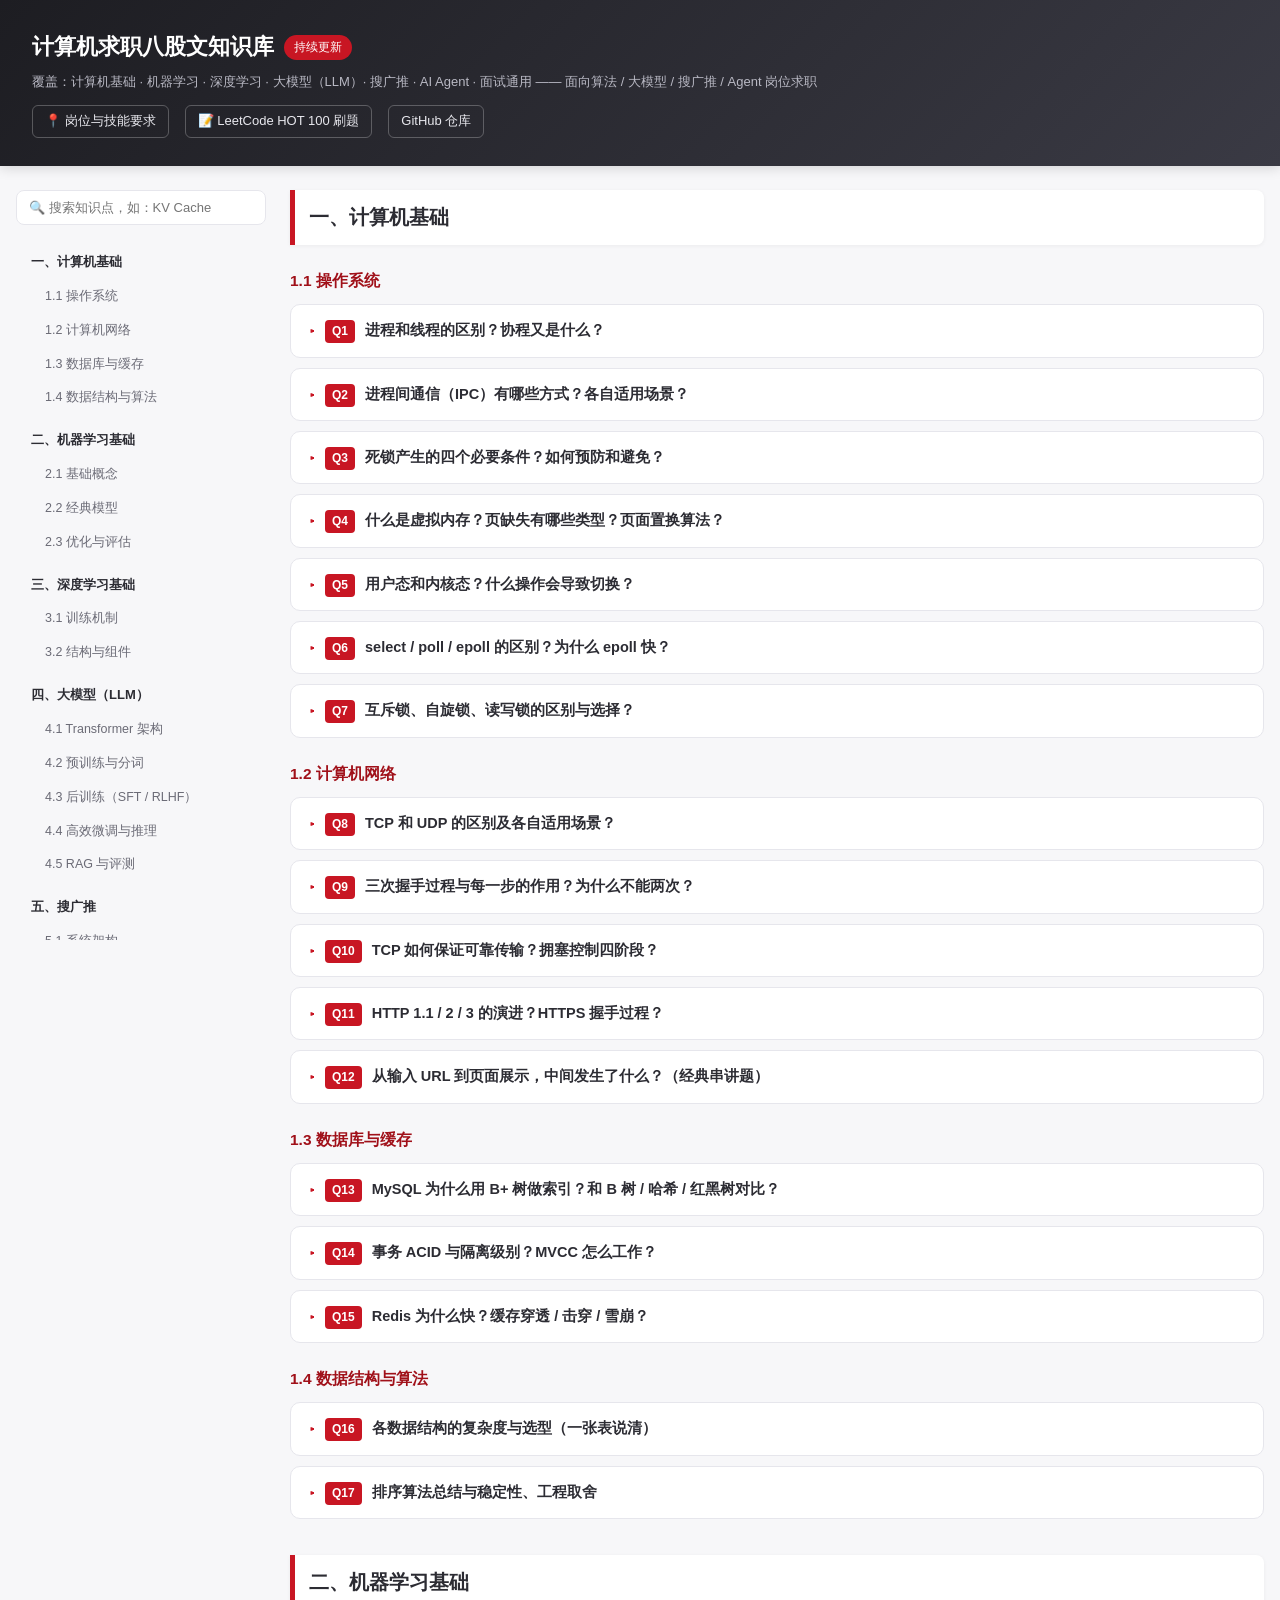
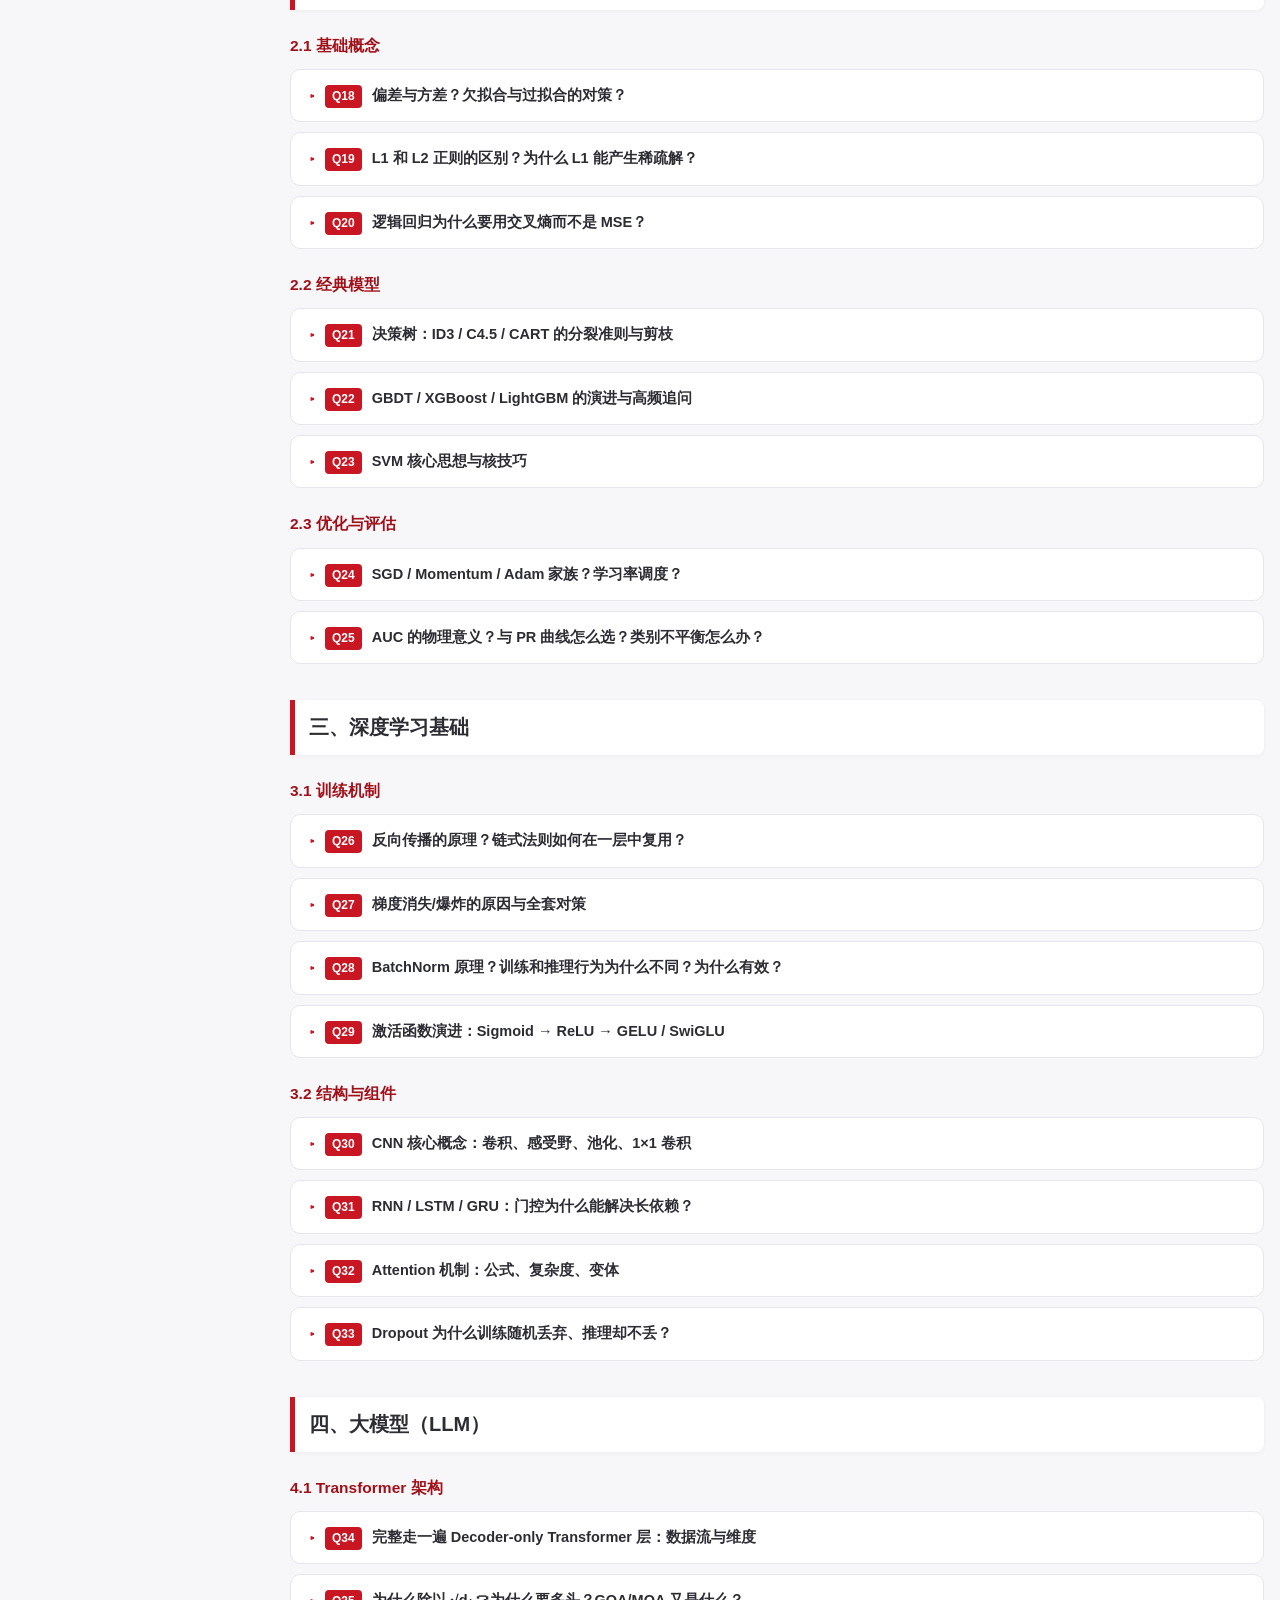
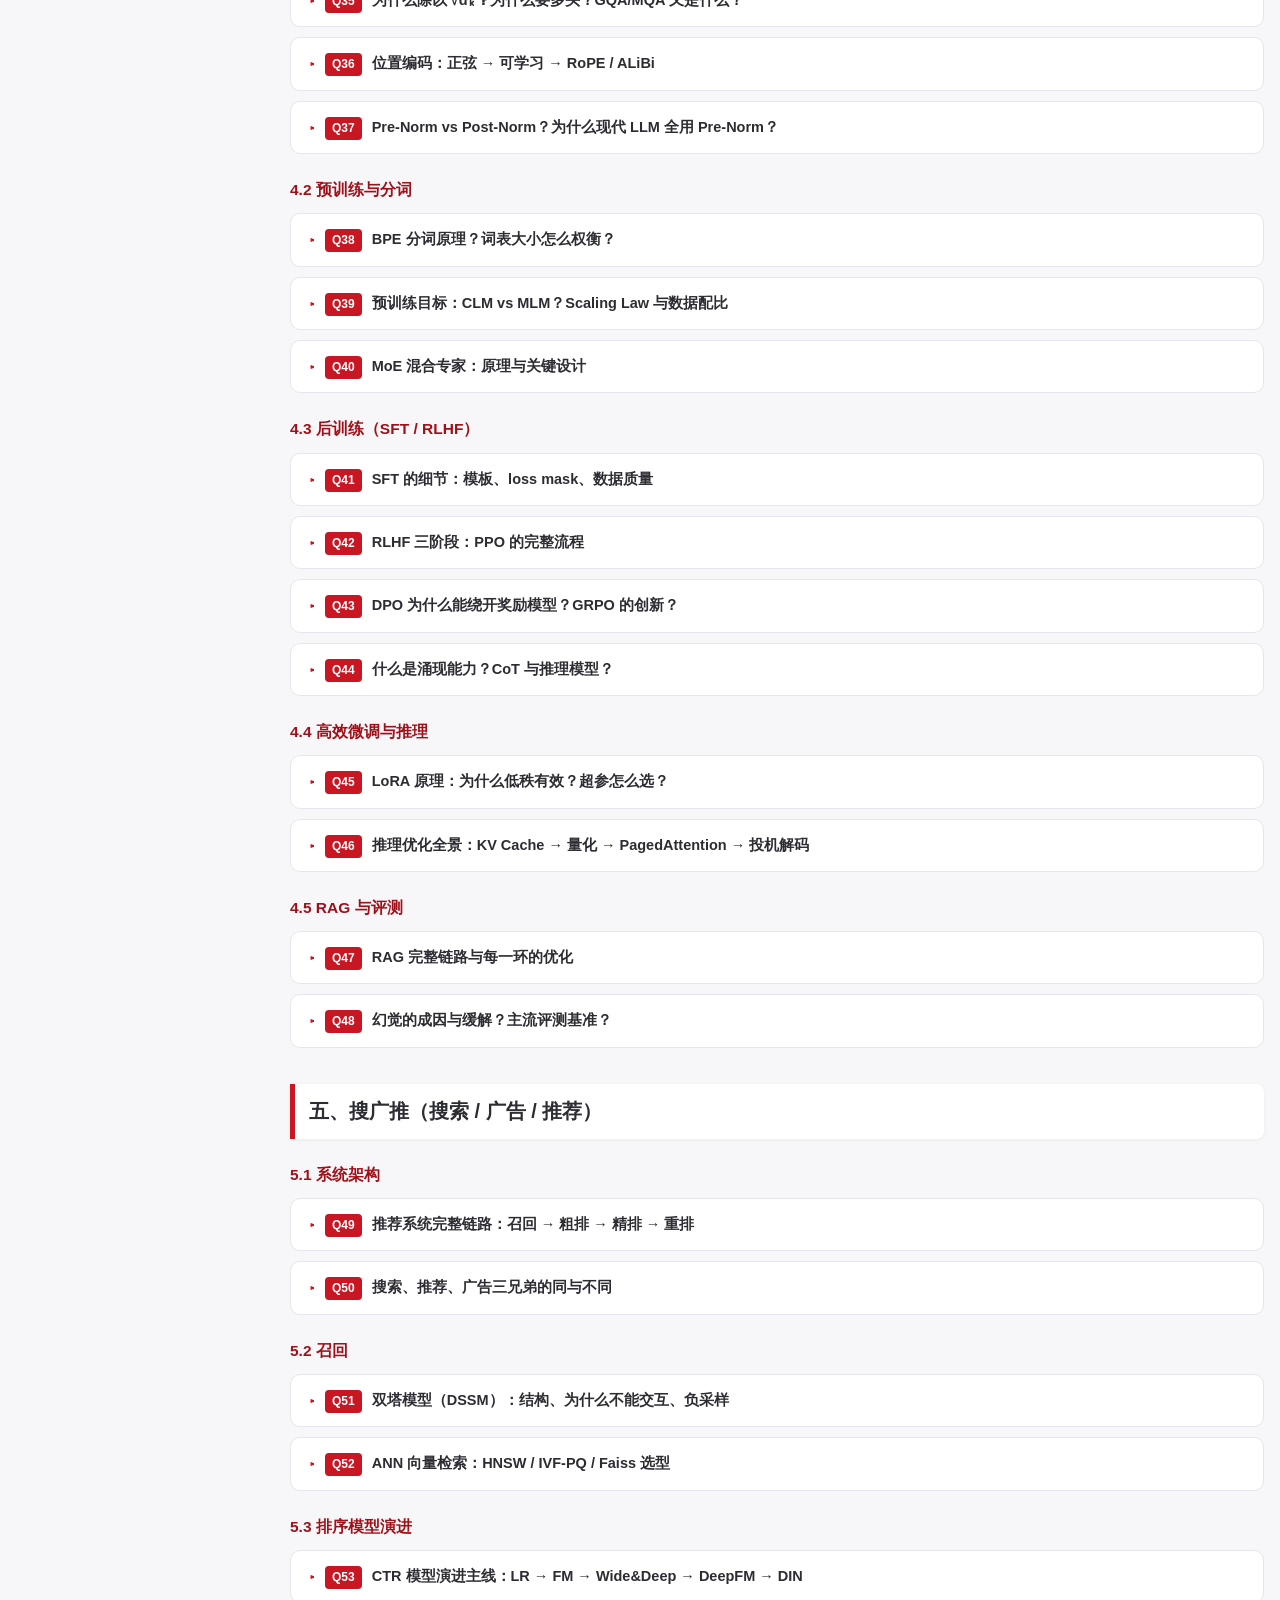
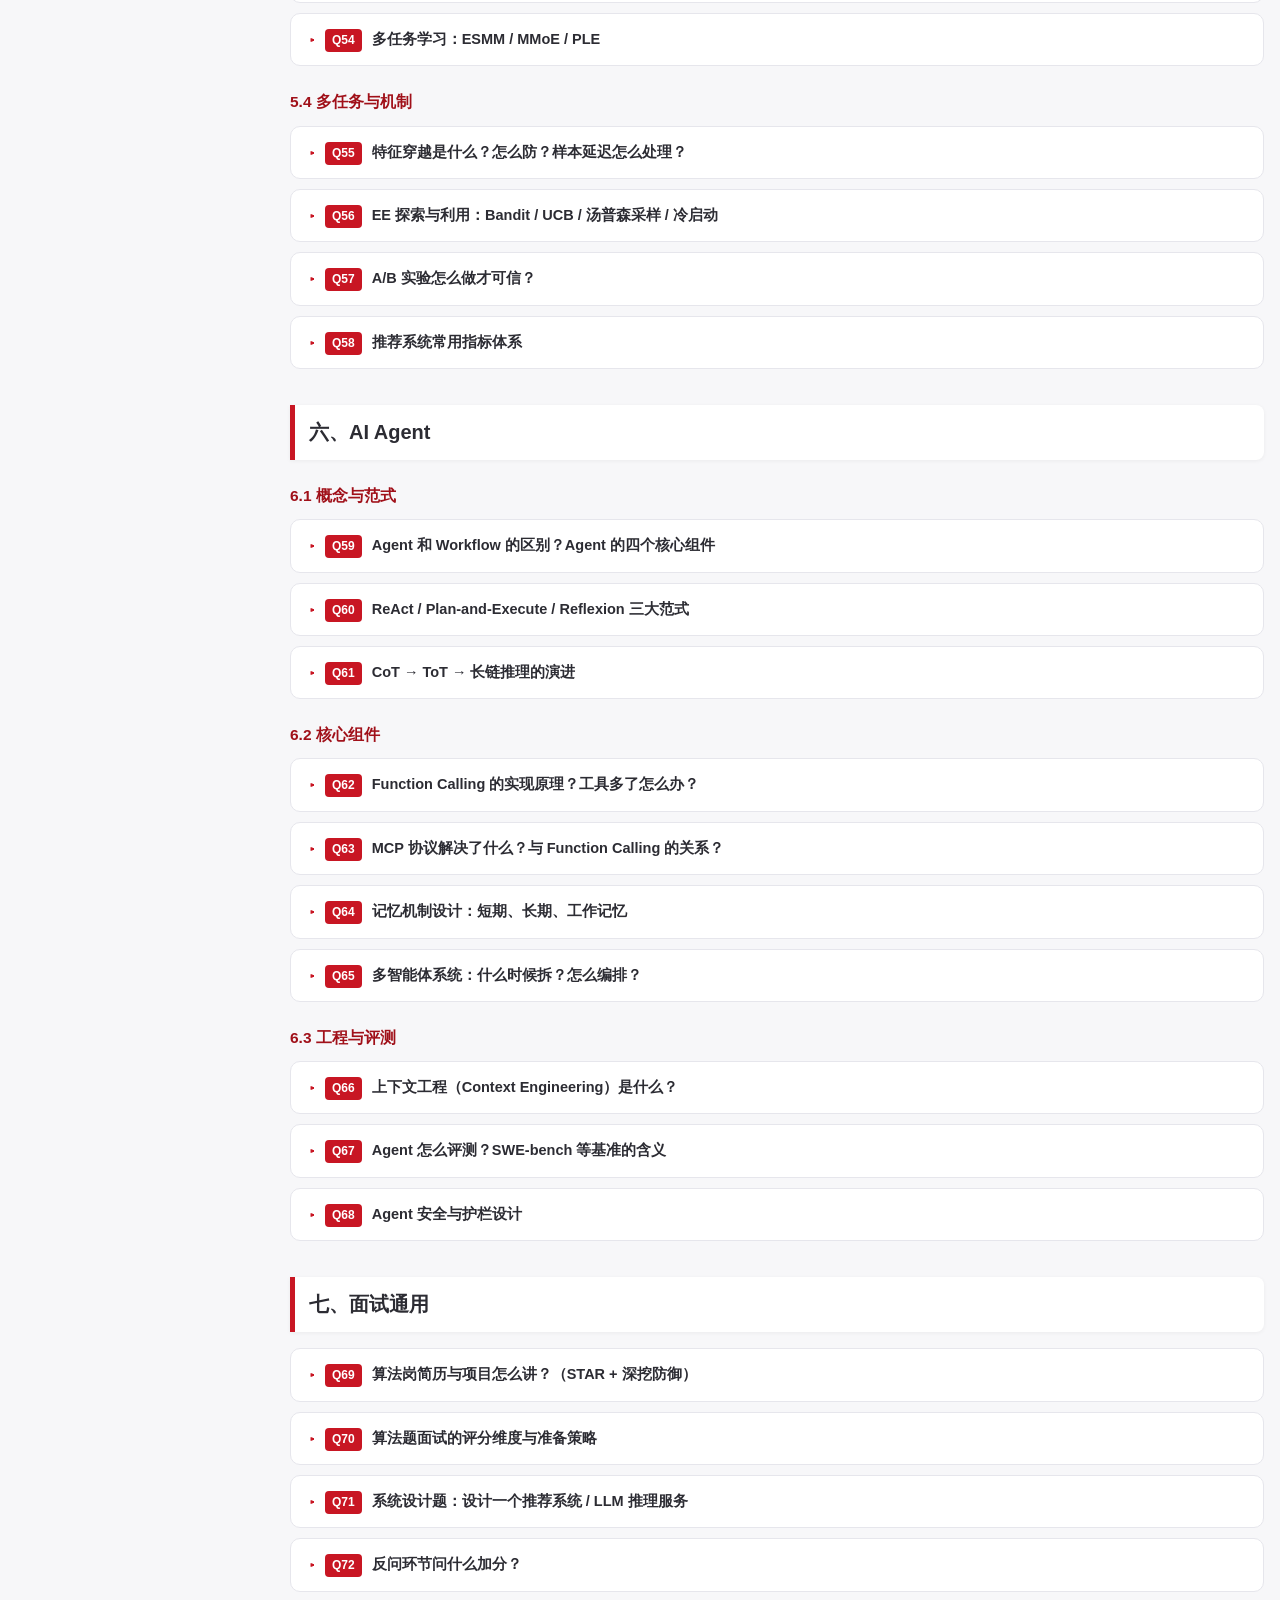
==== baguwen/index.html @ 65419e17 "add baguwen/index.html: CS interview knowledge base + jobs/skills navigation" ====
<!DOCTYPE html>
<html lang="zh-CN">
<head>
<meta charset="UTF-8">
<meta name="viewport" content="width=device-width, initial-scale=1.0">
<title>计算机求职八股文知识库</title>
<style>
:root {
  --accent: #C81623; --accent-dark: #A01019; --bg: #f7f7f9; --card: #fff;
  --text: #2c2c33; --muted: #6b6b76; --border: #e6e6ec; --code-bg: #f2f2f5;
}
* { margin: 0; padding: 0; box-sizing: border-box; }
body { font-family: -apple-system, "PingFang SC", "Microsoft YaHei", sans-serif; background: var(--bg); color: var(--text); line-height: 1.75; }
header { background: linear-gradient(135deg, #1d1d22 0%, #3a3a44 100%); color: #fff; padding: 28px 32px; position: sticky; top: 0; z-index: 100; box-shadow: 0 2px 12px rgba(0,0,0,.15); }
header h1 { font-size: 22px; display: flex; align-items: center; gap: 10px; flex-wrap: wrap; }
header h1 .tag { font-size: 12px; background: var(--accent); padding: 2px 10px; border-radius: 999px; font-weight: normal; }
header .sub { font-size: 13px; color: #b9b9c4; margin-top: 4px; }
header nav { margin-top: 12px; display: flex; gap: 16px; flex-wrap: wrap; }
header nav a { color: #e8e8ee; font-size: 13px; text-decoration: none; padding: 4px 12px; border: 1px solid rgba(255,255,255,.25); border-radius: 6px; transition: all .2s; }
header nav a:hover { background: var(--accent); border-color: var(--accent); }
.layout { display: flex; max-width: 1400px; margin: 0 auto; gap: 24px; padding: 24px 16px; }
aside { width: 250px; flex-shrink: 0; position: sticky; top: 130px; align-self: flex-start; max-height: calc(100vh - 150px); overflow-y: auto; }
aside .search { width: 100%; padding: 9px 12px; border: 1.5px solid var(--border); border-radius: 8px; font-size: 13px; margin-bottom: 12px; outline: none; }
aside .search:focus { border-color: var(--accent); }
aside a { display: block; padding: 6px 12px; font-size: 13px; color: var(--muted); text-decoration: none; border-left: 3px solid transparent; border-radius: 0 6px 6px 0; }
aside a:hover { color: var(--accent); background: rgba(200,22,35,.05); }
aside a.lvl1 { font-weight: 600; color: var(--text); margin-top: 8px; }
aside a.lvl2 { padding-left: 26px; font-size: 12.5px; }
main { flex: 1; min-width: 0; }
section { margin-bottom: 36px; }
h2 { font-size: 20px; padding: 10px 0 10px 14px; border-left: 5px solid var(--accent); margin-bottom: 16px; background: var(--card); border-radius: 0 8px 8px 0; box-shadow: 0 1px 4px rgba(0,0,0,.05); }
h3 { font-size: 15.5px; color: var(--accent-dark); margin: 22px 0 10px; }
details { background: var(--card); border: 1px solid var(--border); border-radius: 10px; margin-bottom: 10px; overflow: hidden; transition: box-shadow .2s; }
details:hover { box-shadow: 0 2px 10px rgba(0,0,0,.06); }
details[open] { border-color: rgba(200,22,35,.35); }
summary { padding: 13px 18px; font-weight: 600; font-size: 14.5px; cursor: pointer; list-style: none; display: flex; align-items: baseline; gap: 10px; user-select: none; }
summary::-webkit-details-marker { display: none; }
summary::before { content: "▸"; color: var(--accent); font-size: 12px; transition: transform .2s; flex-shrink: 0; }
details[open] summary::before { transform: rotate(90deg); }
summary .qno { font-size: 12px; color: #fff; background: var(--accent); border-radius: 4px; padding: 1px 7px; flex-shrink: 0; }
.ans { padding: 4px 20px 16px; font-size: 14px; color: #3a3a44; }
.ans p { margin: 8px 0; }
.ans ul, .ans ol { padding-left: 22px; margin: 8px 0; }
.ans li { margin: 4px 0; }
.ans b, .ans strong { color: #1d1d22; }
.ans code { background: var(--code-bg); padding: 1px 6px; border-radius: 4px; font-size: 13px; font-family: "JetBrains Mono", Consolas, monospace; color: var(--accent-dark); }
.ans pre { background: #24242e; color: #e8e8ee; padding: 14px 16px; border-radius: 8px; overflow-x: auto; font-size: 13px; line-height: 1.6; margin: 10px 0; }
.ans pre code { background: none; color: inherit; padding: 0; }
.ans table { width: 100%; border-collapse: collapse; margin: 10px 0; font-size: 13px; }
.ans th, .ans td { border: 1px solid var(--border); padding: 7px 10px; text-align: left; }
.ans th { background: var(--code-bg); font-weight: 600; }
.key { color: var(--accent); font-weight: 600; }
.hidden { display: none; }
#noResult { text-align: center; color: var(--muted); padding: 40px; display: none; }
#backTop { position: fixed; right: 24px; bottom: 30px; width: 42px; height: 42px; border-radius: 50%; background: var(--accent); color: #fff; border: none; font-size: 18px; cursor: pointer; box-shadow: 0 4px 12px rgba(200,22,35,.4); opacity: 0; transition: opacity .3s; pointer-events: none; z-index: 99; }
#backTop.show { opacity: 1; pointer-events: auto; }
@media (max-width: 900px) { aside { display: none; } .layout { padding: 12px; } }
</style>
</head>
<body>
<header>
  <h1>计算机求职八股文知识库 <span class="tag">持续更新</span></h1>
  <div class="sub">覆盖：计算机基础 · 机器学习 · 深度学习 · 大模型（LLM）· 搜广推 · AI Agent · 面试通用 —— 面向算法 / 大模型 / 搜广推 / Agent 岗位求职</div>
  <nav>
    <a href="jobs.html">📍 岗位与技能要求</a>
    <a href="../index.html">📝 LeetCode HOT 100 刷题</a>
    <a href="https://github.com/YandL6/project" target="_blank">GitHub 仓库</a>
  </nav>
</header>
<div class="layout">
<aside>
  <input class="search" id="searchBox" type="text" placeholder="🔍 搜索知识点，如：KV Cache">
  <nav id="sideNav">
    <a class="lvl1" href="#sec1">一、计算机基础</a>
    <a class="lvl2" href="#sec1-1">1.1 操作系统</a>
    <a class="lvl2" href="#sec1-2">1.2 计算机网络</a>
    <a class="lvl2" href="#sec1-3">1.3 数据库与缓存</a>
    <a class="lvl2" href="#sec1-4">1.4 数据结构与算法</a>
    <a class="lvl1" href="#sec2">二、机器学习基础</a>
    <a class="lvl2" href="#sec2-1">2.1 基础概念</a>
    <a class="lvl2" href="#sec2-2">2.2 经典模型</a>
    <a class="lvl2" href="#sec2-3">2.3 优化与评估</a>
    <a class="lvl1" href="#sec3">三、深度学习基础</a>
    <a class="lvl2" href="#sec3-1">3.1 训练机制</a>
    <a class="lvl2" href="#sec3-2">3.2 结构与组件</a>
    <a class="lvl1" href="#sec4">四、大模型（LLM）</a>
    <a class="lvl2" href="#sec4-1">4.1 Transformer 架构</a>
    <a class="lvl2" href="#sec4-2">4.2 预训练与分词</a>
    <a class="lvl2" href="#sec4-3">4.3 后训练（SFT / RLHF）</a>
    <a class="lvl2" href="#sec4-4">4.4 高效微调与推理</a>
    <a class="lvl2" href="#sec4-5">4.5 RAG 与评测</a>
    <a class="lvl1" href="#sec5">五、搜广推</a>
    <a class="lvl2" href="#sec5-1">5.1 系统架构</a>
    <a class="lvl2" href="#sec5-2">5.2 召回</a>
    <a class="lvl2" href="#sec5-3">5.3 排序模型演进</a>
    <a class="lvl2" href="#sec5-4">5.4 多任务与机制</a>
    <a class="lvl1" href="#sec6">六、AI Agent</a>
    <a class="lvl2" href="#sec6-1">6.1 概念与范式</a>
    <a class="lvl2" href="#sec6-2">6.2 核心组件</a>
    <a class="lvl2" href="#sec6-3">6.3 工程与评测</a>
    <a class="lvl1" href="#sec7">七、面试通用</a>
  </nav>
</aside>
<main>
<div id="noResult">没有匹配的知识点，换个关键词试试</div>

<!-- ================= 一、计算机基础 ================= -->
<section id="sec1">
<h2>一、计算机基础</h2>

<h3 id="sec1-1">1.1 操作系统</h3>
<details><summary><span class="qno">Q1</span>进程和线程的区别？协程又是什么？</summary><div class="ans">
<p><b>进程</b>是资源分配的基本单位，拥有独立的虚拟地址空间、文件描述符表等；<b>线程</b>是 CPU 调度的基本单位，同进程内的线程共享地址空间和资源，只拥有自己的栈、寄存器和程序计数器。</p>
<ul>
<li><b>隔离性</b>：进程间隔离（一个进程崩溃不影响其他进程），线程间不隔离（一个线程段错误可能带崩整个进程）</li>
<li><b>切换开销</b>：进程切换需切换页表（TLB 失效）、换内核栈，开销大；线程切换只保存寄存器和栈指针，开销小得多</li>
<li><b>通信方式</b>：进程间需 IPC（管道/消息队列/共享内存/信号量/socket）；线程间直接读写共享变量 + 同步原语（锁/条件变量）</li>
<li><b>协程</b>：用户态的轻量"线程"，切换不陷入内核（无需系统调用），由程序自己调度（如 Go 的 goroutine、Python 的 asyncio）。代价是协程内不能有阻塞调用，否则会卡住整个线程</li>
</ul>
<p><b>追问高频</b>：为什么有了多线程还要多进程？——隔离与安全（如 Chrome 每个标签页一个进程）；Python GIL 导致多线程无法并行 CPU 密集任务，要用多进程或协程。</p>
</div></details>

<details><summary><span class="qno">Q2</span>进程间通信（IPC）有哪些方式？各自适用场景？</summary><div class="ans">
<ul>
<li><b>管道（pipe）</b>：半双工，单向字节流，父子进程间用；命名管道（FIFO）允许无亲缘关系进程</li>
<li><b>消息队列</b>：内核中的消息链表，按类型收发，有格式边界，独立于收发进程生命周期</li>
<li><b>共享内存</b>：两进程映射同一块物理内存，<span class="key">最快</span>的 IPC（零拷贝），但必须配信号量等同步机制防止竞争。大数据量传输首选</li>
<li><b>信号量</b>：主要用于同步（P/V 操作），而非传数据</li>
<li><b>信号（signal）</b>：异步通知机制，如 SIGKILL、SIGSEGV</li>
<li><b>Socket</b>：唯一可跨主机的 IPC，本地可用 Unix Domain Socket（比 TCP socket 快，不走网络协议栈）</li>
</ul>
<p><b>面试要点</b>：共享内存为什么快——数据不需要在内核态和用户态之间来回复制，一次映射后直接读写；管道则每次 write/read 都要陷入内核并拷贝两次。</p>
</div></details>

<details><summary><span class="qno">Q3</span>死锁产生的四个必要条件？如何预防和避免？</summary><div class="ans">
<p><b>四个必要条件</b>（缺一不可，打破任一即可破死锁）：</p>
<ol>
<li><b>互斥</b>：资源一次只能被一个进程持有</li>
<li><b>持有并等待</b>：进程持有资源的同时等待别的资源</li>
<li><b>不可剥夺</b>：资源不能被强行抢走</li>
<li><b>循环等待</b>：进程间形成环形等待链</li>
</ol>
<p><b>预防</b>：一次性申请所有资源（破坏 2）；资源可抢占（破坏 3）；按全局顺序加锁（破坏 4，工程上最常用，如规定所有锁按 id 升序获取）。</p>
<p><b>避免</b>：银行家算法——分配前判断系统是否仍处于安全状态。工程上更常见的是<b>检测+恢复</b>：超时放弃锁、死锁检测线程杀掉牺牲者。</p>
<p>实际写代码层面：std::lock(mtx1, mtx2) 一次性锁多个锁避免顺序死锁；try_lock + 退避重试。</p>
</div></details>

<details><summary><span class="qno">Q4</span>什么是虚拟内存？页缺失有哪些类型？页面置换算法？</summary><div class="ans">
<p><b>虚拟内存</b>：给每个进程一个独立、连续的假象地址空间，通过页表映射到物理内存/磁盘。作用：进程隔离、按需分配（程序可以大于物理内存）、简化内存管理。</p>
<ul>
<li><b>页缺失类型</b>：① 硬缺页（页在磁盘，需 IO，代价 ~ms 级）② 软缺页（页在内存但没建立映射，如写时复制 COW 触发）③ 无效缺页（非法访问 → 段错误）</li>
<li><b>写时复制（COW）</b>：fork 后父子共享物理页，标记只读，谁写谁触发缺页再复制——fork 快的原因</li>
<li><b>置换算法</b>：FIFO（可能 Belady 异常）、LRU（近似实现：时钟/二次机会算法，硬件只给访问位）、LFU、OPT（理论最优，不可实现，用于对比）</li>
</ul>
<p><b>延伸</b>：TLB 是页表的 cache；多级页表解决页表本身太大的问题；大页（HugePage）减少 TLB miss——推理服务部署常用 2MB 大页提升性能。</p>
</div></details>

<details><summary><span class="qno">Q5</span>用户态和内核态？什么操作会导致切换？</summary><div class="ans">
<p><b>用户态</b>：只能访问受限指令和自己的地址空间；<b>内核态</b>：可执行特权指令、访问所有硬件。切换由<b>系统调用、中断、异常</b>触发。</p>
<p>切换成本高：保存/恢复寄存器、切换内核栈、页表隔离（KPTI）下还要切 CR3，一次系统调用约 1~几 μs。<b>这就是零拷贝、epoll、io_uring 等优化的动机</b>——减少陷入内核的次数和数据在内核/用户态之间的拷贝次数。</p>
</div></details>

<details><summary><span class="qno">Q6</span>select / poll / epoll 的区别？为什么 epoll 快？</summary><div class="ans">
<p>三者都是 <b>IO 多路复用</b>：一个线程监听多个 fd 的就绪事件。</p>
<table>
<tr><th></th><th>select</th><th>poll</th><th>epoll</th></tr>
<tr><td>fd 上限</td><td>FD_SETSIZE=1024</td><td>无硬限制</td><td>无（受系统内存）</td></tr>
<tr><td>fd 传递</td><td>每次调用全量拷贝进内核</td><td>同左</td><td>注册一次（epoll_ctl），事件发生时内核回调挂入就绪链表</td></tr>
<tr><td>就绪查找</td><td>O(n) 线性扫描</td><td>O(n)</td><td>O(1) 直接取就绪链表（epoll_wait）</td></tr>
<tr><td>触发模式</td><td>LT</td><td>LT</td><td>LT / <b>ET</b>（边缘触发，需非阻塞 fd + 一次读干净）</td></tr>
</table>
<p><b>epoll 快的本质</b>：把"每次注册+全量扫描"变成"注册一次 + 事件驱动回调"，活跃 fd 多时优势缩小，活跃 fd 少而监听 fd 多时（典型：长连接网关）优势巨大。</p>
<p><b>追问</b>：ET 和 LT 的区别？ET 只在状态变化时通知一次，必须一次性读完（循环 read 直到 EAGAIN），否则剩余数据不再通知；LT 只要缓冲区有数据就持续通知，编程简单但可能重复唤醒。</p>
</div></details>

<details><summary><span class="qno">Q7</span>互斥锁、自旋锁、读写锁的区别与选择？</summary><div class="ans">
<ul>
<li><b>互斥锁（mutex）</b>：拿不到就睡眠，让出 CPU。临界区较长、持锁时间不确定时用，上下文切换成本 ~μs</li>
<li><b>自旋锁（spinlock）</b>：拿不到就忙等（循环 CAS）。临界区极短（几十 ns 级）时反而省了睡眠/唤醒两次切换；内核/中断上下文只能用它（不能睡眠）</li>
<li><b>读写锁</b>：读共享、写独占。读多写少场景提升并发；注意写者可能饿死（需写优先版本）</li>
<li><b>RCU</b>：读端几乎零开销（不加锁），写端复制后原子切换指针、延迟释放旧版本——适合读极多写极少的数据结构</li>
</ul>
<p><b>经验法则</b>：持锁 &lt; 两次上下文切换的成本（约 1~2μs）→ 自旋更划算；否则睡眠锁。CAS 无锁结构适合极短操作但要注意 ABA 问题。</p>
</div></details>

<h3 id="sec1-2">1.2 计算机网络</h3>
<details><summary><span class="qno">Q8</span>TCP 和 UDP 的区别及各自适用场景？</summary><div class="ans">
<p><b>TCP</b>：面向连接、可靠传输（确认+重传+排序）、流量控制（滑动窗口）/ 拥塞控制、字节流（无消息边界）、点对点。头部 20B+。</p>
<p><b>UDP</b>：无连接、尽力而为、数据报（有边界）、支持一对多广播/组播。头部 8B，开销小延迟低。</p>
<ul>
<li>TCP 适用：HTTP/文件传输/数据库连接——不能丢的场景</li>
<li>UDP 适用：音视频（丢几帧无妨，延迟敏感）、DNS 查询、游戏、QUIC（在 UDP 上自己实现了可靠传输，绕开 TCP 内核栈的历史包袱 + 支持连接迁移）</li>
</ul>
<p><b>追问</b>：视频会议为什么不用 TCP？——TCP 队头阻塞 + 重传放大延迟，实时性优先于完整性，宁可丢帧；且弱网下 TCP 拥塞控制会主动降速，画质雪崩。</p>
</div></details>

<details><summary><span class="qno">Q9</span>三次握手过程与每一步的作用？为什么不能两次？</summary><div class="ans">
<pre><code>Client            Server
  | ---- SYN (seq=x) ----> |   ①客户端进入 SYN_SENT
  | <-- SYN+ACK (seq=y, --> |   ②服务器进入 SYN_RCVD
  |        ack=x+1)        |
  | ---- ACK (ack=y+1) --> |   ③双方 ESTABLISHED</code></pre>
<p><b>为什么三次</b>：核心是<b>双方都要确认"我的发送和接收能力都正常"</b>。两次握手时，服务端无法确认自己发出的 SYN 被收到；且历史重复的 SYN（旧连接的迟到报文）会让服务端单方面建立连接、白耗资源——经典"陈旧连接请求"问题。</p>
<p><b>四次挥手中 TIME_WAIT 为什么等 2MSL</b>：① 确保最后一个 ACK 能到达对方（丢了对方会重传 FIN，我还能再回 ACK）；② 让本连接的旧报文在网络中自然消亡，避免污染新连接。TIME_WAIT 在主动关闭方，持续 1~4 分钟，高并发短连接服务器的经典问题（解法：长连接复用、tcp_tw_reuse、负载均衡）。</p>
</div></details>

<details><summary><span class="qno">Q10</span>TCP 如何保证可靠传输？拥塞控制四阶段？</summary><div class="ans">
<p><b>可靠性机制</b>：序列号 + 确认应答（累计 ACK）、超时重传（RTO 自适应）、快速重传（3 个冗余 ACK）、滑动窗口流量控制（接收方通告 rwnd）、校验和、按序交付去重。</p>
<p><b>拥塞控制</b>（针对网络，区别于流量控制针对接收方）：</p>
<ol>
<li><b>慢启动</b>：cwnd 从 1 MSS 起，每 RTT 翻倍（指数增长）到 ssthresh</li>
<li><b>拥塞避免</b>：超过 ssthresh 后每 RTT +1 MSS（线性，AIMD）</li>
<li><b>拥塞发生</b>：超时 → ssthresh = cwnd/2，cwnd 重置为 1，重新慢启动（剧烈）；3 个冗余 ACK → 快速恢复：cwnd 减半后线性增长（温和）</li>
<li><b>快速恢复</b>：配合快速重传的过渡状态</li>
</ol>
<p>现代默认 <b>CUBIC</b>（Linux），Google 的 <b>BBR</b> 改为主动测量带宽和 RTT、不依赖丢包信号，长肥管道（高带宽高延迟）下吞吐显著更好——大模型推理服务的流式输出也受益于此。</p>
</div></details>

<details><summary><span class="qno">Q11</span>HTTP 1.1 / 2 / 3 的演进？HTTPS 握手过程？</summary><div class="ans">
<ul>
<li><b>HTTP/1.1</b>：长连接（keep-alive）、管道化（但队头阻塞）、Host 头支持虚拟主机、Chunked 分块传输</li>
<li><b>HTTP/2</b>：二进制分帧、多路复用（一个 TCP 连接上并发多个流，解决 HTTP 层队头阻塞，但 TCP 层丢包仍会阻塞所有流）、头部压缩 HPACK、服务器推送</li>
<li><b>HTTP/3</b>：底层换成 <b>QUIC（UDP）</b>——流之间真正独立（丢包只影响所在流）、0-RTT 建连、连接迁移（用 Connection ID 而非四元组，WiFi 切 4G 不断连）</li>
</ul>
<p><b>HTTPS（TLS 1.2 RSA 握手）要点</b>：① ClientHello（支持的密码套件、随机数）② ServerHello + <b>证书</b>（含公钥）③ 客户端验证证书链（CA 签名、域名、有效期）→ 生成预主密钥用服务器公钥加密发送 ④ 双方基于三个随机数派生会话密钥 ⑤ 之后对称加密通信。<b>非对称只用于交换密钥，数据传输用对称</b>（性能）。TLS 1.3 握手减为 1-RTT，且删掉了不安全套件。</p>
</div></details>

<details><summary><span class="qno">Q12</span>从输入 URL 到页面展示，中间发生了什么？（经典串讲题）</summary><div class="ans">
<ol>
<li><b>DNS 解析</b>：浏览器缓存 → 系统缓存 hosts → 本地 DNS（递归）→ 根/顶级/权威（迭代），拿到 IP</li>
<li><b>TCP 三次握手</b>（HTTPS 再加 TLS 握手）</li>
<li><b>发送 HTTP 请求</b>：应用层构造请求 → 传输层分段 → 网络层 IP 路由（ARP 找下一跳 MAC）→ 链路层帧 → 经过 NAT、路由器转发</li>
<li><b>服务器侧</b>：负载均衡（LVS/Nginx）→ 应用服务器（可能查 Redis 缓存、读数据库、RPC 调下游）→ 返回响应</li>
<li><b>浏览器渲染</b>：解析 HTML 建 DOM 树、CSS 建 CSSOM、合成渲染树 → 布局（reflow）→ 绘制（repaint）→ 合成层上屏；期间 JS 可能阻塞解析（defer/async）</li>
<li><b>连接复用或关闭</b>（keep-alive / 四次挥手）</li>
</ol>
<p>这题是"知识串联题"：面试官可以任意一层往下钻（DNS 用 UDP 还是 TCP？ARP 是什么？为什么 reflow 比 repaint 贵？），每一环都要能展开。</p>
</div></details>

<h3 id="sec1-3">1.3 数据库与缓存</h3>
<details><summary><span class="qno">Q13</span>MySQL 为什么用 B+ 树做索引？和 B 树 / 哈希 / 红黑树对比？</summary><div class="ans">
<ul>
<li><b>vs B 树</b>：B+ 树非叶子节点不存数据只存键 → 单页能放更多键 → 树更矮（3~4 层支撑千万级数据）→ 磁盘 IO 次数更少；叶子节点用链表串联 → 范围查询/排序顺着链表扫即可，B 树要中序回溯</li>
<li><b>vs 哈希</b>：哈希等值查询 O(1) 但不支持范围查询和排序，无法用最左前缀；Memory 引擎支持哈希索引</li>
<li><b>vs 红黑树/AVL</b>：二叉树太高（log₂(10⁷)≈23 次节点访问 ≈ 23 次磁盘 IO），B+ 树一个节点一页（16KB），一次 IO 拿一整页</li>
</ul>
<p><b>聚簇 vs 二级索引</b>：聚簇索引叶子存整行数据（InnoDB 主键即聚簇）；二级索引叶子存主键值 → 查非索引列需<b>回表</b>；覆盖索引（查询列都在索引里）可免回表——EXPLAIN 里 Extra 出现 Using index 即覆盖。</p>
<p><b>最左前缀原则</b>：联合索引 (a,b,c) 只能命中以 a 开头的查询；WHERE b=x 用不上该索引。索引列参与函数/隐式类型转换/前导 % LIKE 会导致索引失效。</p>
</div></details>

<details><summary><span class="qno">Q14</span>事务 ACID 与隔离级别？MVCC 怎么工作？</summary><div class="ans">
<p><b>ACID</b>：原子性（undo log 回滚）、一致性（目的）、隔离性（锁+MVCC）、持久性（redo log）。</p>
<p><b>并发问题与隔离级别</b>：</p>
<table>
<tr><th>隔离级别</th><th>脏读</th><th>不可重复读</th><th>幻读</th></tr>
<tr><td>读未提交 RU</td><td>✔会发生</td><td>✔</td><td>✔</td></tr>
<tr><td>读已提交 RC</td><td>✘</td><td>✔</td><td>✔</td></tr>
<tr><td>可重复读 RR（InnoDB 默认）</td><td>✘</td><td>✘</td><td>基本避免（间隙锁）</td></tr>
<tr><td>串行化</td><td>✘</td><td>✘</td><td>✘</td></tr>
</table>
<p><b>MVCC</b>：每行隐藏字段 <code>trx_id</code>（最后修改事务）+ <code>roll_pointer</code>（指向 undo log 旧版本，构成版本链）。读时生成 <b>ReadView</b>（活跃事务列表），判断版本链上哪个版本对自己可见：RC 每次查询生成新 ReadView（所以能看到别人已提交的最新数据），RR 只在第一次查询生成（所以可重复读）。<b>普通 select 是快照读不加锁，update/insert/delete 是当前读</b>，当前读用行锁+间隙锁（Next-Key Lock）防幻读。</p>
</div></details>

<details><summary><span class="qno">Q15</span>Redis 为什么快？缓存穿透 / 击穿 / 雪崩？</summary><div class="ans">
<p><b>快的原因</b>：纯内存 + 单线程命令执行（无锁无上下文切换，IO 多路复用 epoll 串行处理）+ 高效数据结构（SDS 动态字符串、跳表 zset、压缩列表 listpack、渐进式 rehash 的字典）。6.0 引入多线程只用于网络 IO 读写，命令执行仍是单线程。</p>
<ul>
<li><b>穿透</b>（查不存在的 key 打到 DB）：布隆过滤器前置拦截 / 缓存空值（短 TTL）</li>
<li><b>击穿</b>（热 key 过期瞬间大量请求压 DB）：互斥锁重建（只放一个线程回源）/ 热点 key 永不过期+异步更新</li>
<li><b>雪崩</b>（大量 key 同时过期或 Redis 宕机）：TTL 加随机抖动 / 多级缓存 / 集群高可用 / 限流降级兜底</li>
</ul>
<p><b>追问</b>：缓存一致性怎么保证？——主流方案 Cache Aside（读：先读缓存 miss 再读 DB 回填；写：<b>先更新 DB 再删缓存</b>），配合延迟双删或订阅 binlog（Canal）异步删缓存，追求最终一致。</p>
</div></details>

<h3 id="sec1-4">1.4 数据结构与算法</h3>
<details><summary><span class="qno">Q16</span>各数据结构的复杂度与选型（一张表说清）</summary><div class="ans">
<table>
<tr><th>结构</th><th>查找</th><th>插入/删除</th><th>备注</th></tr>
<tr><td>数组（有序）</td><td>O(log n) 二分</td><td>O(n) 移位</td><td>缓存友好，随机访问 O(1)</td></tr>
<tr><td>链表</td><td>O(n)</td><td>O(1)（已知位置）</td><td>list 迭代器 splice/erase 不失效（LRU 基础）</td></tr>
<tr><td>哈希表</td><td>均摊 O(1)</td><td>均摊 O(1)</td><td>无序；冲突处理链地址/开放寻址；最坏 O(n)</td></tr>
<tr><td>二叉搜索树（平衡）</td><td>O(log n)</td><td>O(log n)</td><td>有序遍历、范围查询；红黑树实现简单，AVL 查询更快</td></tr>
<tr><td>堆</td><td>堆顶 O(1)</td><td>O(log n)</td><td>Top-K、优先队列、堆排序；建堆 O(n)</td></tr>
<tr><td>跳表</td><td>O(log n)</td><td>O(log n)</td><td>Redis zset；范围查询天然支持，实现比红黑树简单</td></tr>
<tr><td>Trie</td><td>O(L)</td><td>O(L)</td><td>前缀匹配、敏感词、自动补全</td></tr>
</table>
<p><b>哈希冲突解决</b>：链地址法（删除方便、装填因子可 &gt;1）vs 开放寻址（线性探测有聚集问题、缓存更友好；布隆过滤器是它的近似应用）。</p>
<p><b>堆必背</b>：① 建堆 O(n)（自底向上下沉，不是逐个插入的 O(n log n)）② Top-K 用 K 容量小顶堆（求第 K 大）③ 堆只保证堆顶最值，不保证整体有序。</p>
</div></details>

<details><summary><span class="qno">Q17</span>排序算法总结与稳定性、工程取舍</summary><div class="ans">
<table>
<tr><th>算法</th><th>平均</th><th>最坏</th><th>空间</th><th>稳定</th></tr>
<tr><td>快排</td><td>O(n log n)</td><td>O(n²)（已有序+固定pivot）</td><td>O(log n)</td><td>不稳定</td></tr>
<tr><td>归并</td><td>O(n log n)</td><td>O(n log n)</td><td>O(n)</td><td>稳定</td></tr>
<tr><td>堆排</td><td>O(n log n)</td><td>O(n log n)</td><td>O(1)</td><td>不稳定</td></tr>
<tr><td>快排非递归/随机化</td><td>期望 O(n log n)</td><td>随机化后最坏概率极低</td><td>—</td><td>—</td></tr>
</table>
<ul>
<li><b>快排为什么实践中最快</b>：内循环紧凑（比较+交换）、缓存局部性好、分区后数据连续</li>
<li><b>为什么 std::sort 是 introsort</b>：快排 + 递归过深切堆排 +小区间切插入排序，兼顾最坏 O(n log n) 与实际速度</li>
<li><b>稳定性</b>的意义：多关键字排序（先按 A 稳定排序再按 B）依赖前一关键字次序不被破坏；如成绩排序后按班级再排</li>
<li><b>外部排序</b>：大文件归并（多路归并 + 败者树 + 置换选择造初始归并段）</li>
<li><b>非比较排序</b>：计数/基数/桶排序，O(n+k)，突破比较排序 O(n log n) 下界，但有数据范围假设</li>
</ul>
</div></details>
</section>

<!-- ================= 二、机器学习基础 ================= -->
<section id="sec2">
<h2>二、机器学习基础</h2>

<h3 id="sec2-1">2.1 基础概念</h3>
<details><summary><span class="qno">Q18</span>偏差与方差？欠拟合与过拟合的对策？</summary><div class="ans">
<p><b>偏差</b>：模型假设太简单导致的系统性误差（打靶整体偏移靶心）；<b>方差</b>：模型对训练数据扰动太敏感（换一批数据模型大变）。模型复杂度 ↑ → 偏差 ↓ 方差 ↑，总误差呈 U 型。<b>噪声</b>是数据本身的不可约误差。</p>
<ul>
<li><b>欠拟合（高偏差）对策</b>：加特征、加模型复杂度（升阶/加深）、减小正则、训练更久</li>
<li><b>过拟合（高方差）对策</b>：① 更多数据 / 数据增强 ② 正则化（L1/L2/dropout）③ 早停 ④ 降复杂度（剪枝/减层）⑤ 集成（bagging 降方差）⑥ 交叉验证选模型</li>
</ul>
<p><b>K 折交叉验证</b>：K-1 份训练 1 份验证轮转，K 次均值更稳；数据少时用留一法（LOOCV）；类别不平衡要<b>分层抽样</b>保持每折分布一致。<b>注意数据泄漏</b>：归一化统计量、特征选择都必须只在训练折上算。</p>
</div></details>

<details><summary><span class="qno">Q19</span>L1 和 L2 正则的区别？为什么 L1 能产生稀疏解？</summary><div class="ans">
<p><b>L1（|w|₁，拉普拉斯先验）</b>倾向于把不重要的权重压成精确的 0 → 特征选择；<b>L2（|w|²₂，高斯先验）</b>让权重整体变小但不为 0 → 缓解共线性、更平滑。</p>
<p><b>几何解释</b>：L1 约束区域是菱形，其尖角（顶点在坐标轴上）更容易与损失等高线相切 → 切点落在坐标轴上 → 某些权重恰好为 0；L2 是圆，光滑无角，切点一般不在轴上。</p>
<p><b>求导视角</b>：L1 的梯度是 ±λ（常数拉力），权重很小时也能被拉到 0；L2 梯度正比于 w（λw），w→0 时拉力也→0，永远拉不到精确 0。</p>
<p><b>注意</b>：λ 需要调（交叉验证）；先标准化特征再正则，否则尺度大的特征被不公平惩罚。</p>
</div></details>

<details><summary><span class="qno">Q20</span>逻辑回归为什么要用交叉熵而不是 MSE？</summary><div class="ans">
<p>两个原因：</p>
<ol>
<li><b>凸性</b>：交叉熵 + sigmoid 组合的损失关于参数是凸的（有全局最优）；MSE + sigmoid 是非凸的（存在局部极小）</li>
<li><b>梯度健康</b>：交叉熵的梯度为 <code>σ(z) − y</code>，预测错得越离谱梯度越大、修正越猛；MSE 的梯度带 σ'(z) 项，sigmoid 饱和区 σ'≈0 → 预测极端错误时梯度反而趋近 0，学习停滞</li>
</ol>
<p><b>追问链</b>：LR 为什么叫"回归"（本质是线性回归套 sigmoid 做概率映射）；LR 输出的是校准概率吗（是，若模型假设正确，Platt scaling 视角）；多分类用 softmax + 交叉熵，softmax 是 sigmoid 的多类推广。</p>
</div></details>

<h3 id="sec2-2">2.2 经典模型</h3>
<details><summary><span class="qno">Q21</span>决策树：ID3 / C4.5 / CART 的分裂准则与剪枝</summary><div class="ans">
<ul>
<li><b>ID3</b>：信息增益 = H(父) − H(子)。缺陷：偏好取值多的特征（极端例子：把"样本 ID"当特征增益最大）</li>
<li><b>C4.5</b>：信息增益比（除以特征自身熵），惩罚多值特征；支持连续特征（二分点扫描）、缺失值</li>
<li><b>CART</b>：分类用<b>基尼指数</b>（=1−Σp²，二阶泰勒近似信息熵，计算更快），回归用<b>平方误差最小化</b>；严格二叉树</li>
</ul>
<p><b>剪枝</b>：预剪枝（max_depth / min_samples_split / min_impurity_decrease，可能欠拟合）vs 后剪枝（代价复杂度剪枝 CCP：α·叶数 + 误差 的权衡，更准但更贵）。</p>
<p>单棵树高方差、不稳定 → <b>随机森林</b>（bagging + 随机特征子集）降方差；→ <b>GBDT</b>（boosting 串行拟合负梯度）降偏差。</p>
</div></details>

<details><summary><span class="qno">Q22</span>GBDT / XGBoost / LightGBM 的演进与高频追问</summary><div class="ans">
<p><b>GBDT</b>：每轮拟合损失函数的<b>负梯度</b>（回归问题即残差），新树输出累加进模型；lr（步长）收缩 + 子采样控制过拟合。</p>
<ul>
<li><b>XGBoost 的改进</b>：① 目标函数二阶泰勒展开（用一阶+二阶梯度），支持任意二阶可导损失 ② 正则项 Ω = γ·叶数 + ½λ||w||² 直接进目标，推导出最优叶权值和分裂增益公式（gain = ½[G²/(H+λ) + G²/(H+λ) − (G+H)²/(G_L+H_L+λ)] 形态）③ 工程上列块存储支持特征并行、缓存感知、直方图近似分裂点</li>
<li><b>LightGBM 的改进</b>：① <b>直方图算法</b>（连续特征分桶，从"排序扫描"变"桶统计"）② <b>Leaf-wise 生长</b>（每次分裂增益最大的叶，更深更准但可能过拟合，需 max_depth 限制；XGB 是 Level-wise）③ <b>GOSS 梯度单边采样</b>（大梯度样本全保留、小梯度采样放大）④ <b>EFB 互斥特征捆绑</b>（稀疏特征合并降维）⑤ 原生支持类别特征</li>
</ul>
<p><b>高频追问</b>：XGB 怎么处理缺失值（默认方向学习：分裂时尝试把缺失样本划到左右两侧看增益）；GBDT 为什么用回归树做分类（拟合对数几率，再 sigmoid）；boosting 主要降偏差、bagging 主要降方差。</p>
</div></details>

<details><summary><span class="qno">Q23</span>SVM 核心思想与核技巧</summary><div class="ans">
<p><b>硬间隔</b>：最大化离超平面最近样本的间隔（margin = 2/||w||），等价于最小化 ½||w||²。KKT 条件导出<b>支持向量</b>（只有离边界样本决定模型）。</p>
<p><b>软间隔</b>：引入松弛变量 ξ 与惩罚 C，容忍不可分样本。C 大 → 惩罚违规重 → 间隔窄易过拟合。</p>
<p><b>核技巧</b>：对偶问题中样本只以内积 ⟨xᵢ,xⱼ⟩ 出现 → 用核函数 K 在低维空间隐式计算高维内积，无需显式升维。常用：线性核（高维稀疏文本首选）、RBF/高斯核（σ 太小过拟合）、多项式核。判定是不是合法核：Mercer 条件（核矩阵半正定）。</p>
<p><b>对比 LR</b>：LR 损失凸、概率输出、依赖全部样本；SVM 间隔最大化、稀疏解（支持向量）、决策只依赖边界样本。</p>
</div></details>

<h3 id="sec2-3">2.3 优化与评估</h3>
<details><summary><span class="qno">Q24</span>SGD / Momentum / Adam 家族？学习率调度？</summary><div class="ans">
<ul>
<li><b>SGD</b>：单/小批量估计梯度。噪声大但泛化常更好；收敛慢、易在峡谷震荡</li>
<li><b>Momentum</b>：v = βv − lr·g，累积历史方向穿越峡谷、抑制震荡；NAG 先按动量走半步再校正</li>
<li><b>AdaGrad/RMSProp</b>：按参数自适应缩放学习率（除以梯度平方的滑动平均），稀疏特征友好</li>
<li><b>Adam</b> = Momentum + RMSProp + 偏差修正。默认首选（β₁=0.9, β₂=0.999）；但泛化高峰常不如精调 SGD（大模型训练多用 AdamW——解耦权重衰减，L2 正则≠权重衰减在自适应优化器中不等价）</li>
</ul>
<p><b>调度</b>：warmup（初期大梯度不稳定，线性升温）→ 余弦退火 / 阶梯衰减 / 逆时间衰减。<b>大模型标配</b>：warmup + cosine + AdamW。</p>
</div></details>

<details><summary><span class="qno">Q25</span>AUC 的物理意义？与 PR 曲线怎么选？类别不平衡怎么办？</summary><div class="ans">
<p><b>AUC = 随机取一正一负样本，正样本分数更高的概率</b>（与阈值无关，衡量排序质量——这正是推荐系统的核心诉求）。</p>
<ul>
<li>计算：rank 法 AUC = (Σ rank(正) − n₊(n₊+1)/2) / (n₊n₋)</li>
<li>不平衡时 ROC-AUC 可能虚高（负样本基数大，FPR 分母大）；<b>PR 曲线更敏感</b>（precision 直接反映正类预测纯度），搜索/推荐等正例稀疏场景看 AUC 同时也要看 PR</li>
</ul>
<p><b>类别不平衡对策</b>：① 重采样（过采样小心过拟合——SMOTE 插值生成；欠采样丢信息）② 类权重/损失加权（focal loss：降低易分样本权重，聚焦难样本）③ 换指标（recall@k、MRR、PR-AUC）④ 阈值调整。注意：<b>不要</b>在采样后的数据上评估（评估必须还原真实分布）。</p>
<p><b>GAUC</b>：按用户分组算 AUC 再按曝光加权平均——消除用户间分数不可比的影响，推荐场景比全局 AUC 更贴近线上。</p>
</div></details>
</section>

<!-- ================= 三、深度学习基础 ================= -->
<section id="sec3">
<h2>三、深度学习基础</h2>

<h3 id="sec3-1">3.1 训练机制</h3>
<details><summary><span class="qno">Q26</span>反向传播的原理？链式法则如何在一层中复用？</summary><div class="ans">
<p>前向计算损失，反向沿计算图<b>从输出向输入逐层传递梯度</b>，用链式法则 ∂L/∂x = ∂L/∂y · ∂y/∂x。<b>动态规划思想</b>：中间结果（如 sigmoid 输出、矩阵乘的输入）在前向时缓存，反向复用，避免重复递归计算——这就是框架建计算图 + 自动微分的本质。</p>
<p><b>计算示例（矩阵层）</b>：Y = XW，∂L/∂W = Xᵀ·∂L/∂Y，∂L/∂X = ∂L/∂Y·Wᵀ。维度检查技巧：梯度形状必与参数形状一致，可用 shape 推导快速验证。</p>
<p><b>高频追问</b>：为什么深度网络梯度会消失/爆炸（连乘 &lt;1 或 &gt;1 的雅可比）；残差连接为什么能缓解（恒等映射使梯度直通：∂L/∂x = ∂L/∂y·(1 + ∂F/∂x)，恒等项保证至少 1）。</p>
</div></details>

<details><summary><span class="qno">Q27</span>梯度消失/爆炸的原因与全套对策</summary><div class="ans">
<p><b>原因</b>：反向传播是逐层雅可比矩阵连乘；Sigmoid 导数最大 0.25、初始化不当（方差不守恒）等使连乘指数级衰减/放大。RNN 尤其严重（时间维展开等价于极深网络）。</p>
<ul>
<li><b>激活函数</b>：换 ReLU 族（正区间导数恒 1）</li>
<li><b>初始化</b>：Xavier（tanh/sigmoid，方差 2/(fan_in+fan_out)）/ He（ReLU，方差 2/fan_in）——保证各层激活和梯度方差稳定</li>
<li><b>结构</b>：残差连接（ResNet）、LSTM 门控（细胞状态加性更新，梯度高速公路）</li>
<li><b>归一化</b>：BN/LN 平滑损失面、允许更大学习率</li>
<li><b>爆炸专项</b>：梯度裁剪（按范数 rescale，clip norm / clip value）——RNN/Transformer 训练标配</li>
</ul>
</div></details>

<details><summary><span class="qno">Q28</span>BatchNorm 原理？训练和推理行为为什么不同？为什么有效？</summary><div class="ans">
<p><b>前向</b>：对每个特征通道，用 batch 内统计量归一化 x̂ = (x−μ_B)/√(σ²_B+ε)，再仿射 y = γ·x̂ + β（γ、β 可学习，恢复表达能力）。</p>
<p><b>训练/推理差异</b>：训练用当前 batch 统计量（所以依赖 batch size、不能逐样本）；<b>推理用训练期统计量的滑动平均</b>（running mean/var）——与 batch 无关，部署确定性行为。</p>
<p><b>为什么有效</b>：① 缓解内部协变量偏移（ICS，原始论文说法，后续研究认为不完整）② 更主流的解释：<b>平滑损失曲面</b>、允许更大学习率 ③ 带来轻微正则效果（batch 统计量的噪声）。依赖 batch → batch 太小统计量噪声大 → 小 batch / 序列长度可变场景（NLP）用 LayerNorm。</p>
<p><b>LN vs BN</b>：LN 对<b>单样本所有特征维</b>归一化（与 batch 无关）——Transformer 标配；RMSNorm 是 LN 的简化（除以 RMS，不减均值），LLaMA 等主流 LLM 采用。</p>
</div></details>

<details><summary><span class="qno">Q29</span>激活函数演进：Sigmoid → ReLU → GELU / SwiGLU</summary><div class="ans">
<ul>
<li><b>Sigmoid/Tanh</b>：饱和 → 梯度消失；输出非零中心；计算含 exp 较贵。现只用于门控和输出概率层</li>
<li><b>ReLU</b>：不饱和（正区）、稀疏激活、计算廉价；死区问题（负区梯度 0，大 lr 下神经元永久死亡）→ Leaky ReLU / PReLU</li>
<li><b>GELU</b>：x·Φ(x)，用标准正态 CDF 对输入做概率门控，平滑版 ReLU；BERT/GPT 系列 FFN 激活。直觉：输入越大越可能被"保留"</li>
<li><b>SwiGLU</b>：Swish(xW₁) ⊗ xW₂，门控线性单元——FFN 变三矩阵 (W₁,W₃ 升维、W₂ 降维)，LLaMA/Mistral 等现代 LLM 标配，表达能力更强</li>
</ul>
<p><b>追问</b>：为什么激活函数需要非线性（否则多层网络等价于单层线性变换）；输出层为什么一般不接激活（回归）或接 softmax（多分类）。</p>
</div></details>

<h3 id="sec3-2">3.2 结构与组件</h3>
<details><summary><span class="qno">Q30</span>CNN 核心概念：卷积、感受野、池化、1×1 卷积</summary><div class="ans">
<ul>
<li><b>卷积</b>：参数共享（同一核滑全图）+ 局部连接 → 平移等变、参数量骤减；输出尺寸 = (W − K + 2P)/S + 1</li>
<li><b>感受野</b>：某层一个像素映射回输入的区域大小；堆叠 3×3 卷积比单个大核更优（两层 3×3 感受野 5×5，参数 18W² vs 25W²，且多一次非线性）——VGG 的核心结论</li>
<li><b>池化</b>：下采样获得平移不变性、扩大感受野、降计算；MaxPool 保纹理、AvgPool 保整体。现代网络常用 stride=2 卷积替代</li>
<li><b>1×1 卷积</b>：跨通道线性组合（升/降维）、Network-in-Network；Inception/ResNet 的瓶颈层（bottleneck）靠它压通道数降 FLOPs</li>
<li><b>经典架构一句话</b>：LeNet 开山 → AlexNet ReLU+Dropout+GPU → VGG 深度堆叠 → GoogLeNet 多尺度 → ResNet 残差（152 层的根基）→ 之后 ConvNeXt 用 Transformer 配方改造 CNN</li>
</ul>
</div></details>

<details><summary><span class="qno">Q31</span>RNN / LSTM / GRU：门控为什么能解决长依赖？</summary><div class="ans">
<p><b>Vanilla RNN</b>：hₜ = tanh(Wₓxₜ + Wₕhₜ₋₁)。时间展开后梯度连乘 Wₕ 的幂 → 谱半径 &lt;1 消失、&gt;1 爆炸。</p>
<p><b>LSTM 三门</b>：</p>
<pre><code>遗忘门 f = σ(Wf·[h,x])        决定细胞状态保留多少旧信息
输入门 i = σ(Wi·[h,x])        决定写入多少新信息
输出门 o = σ(Wo·[h,x])        决定细胞状态输出多少到 h
Cₜ = f⊙Cₜ₋₁ + i⊙C̃ₜ          细胞状态：加性更新（梯度高速公路）
hₜ = o⊙tanh(Cₜ)</code></pre>
<p><b>关键</b>：C 的更新是<b>逐元素加法</b>而非矩阵乘法连乘，梯度沿加法路径直通 → 缓解长程梯度衰减。<b>GRU</b> 简化为两门（更新门 z 融合遗忘+输入、重置门 r），参数少 1/4，效果相当。<b>为什么 Transformer 取代 RNN</b>：串行依赖无法并行训练（O(n) 时间步 vs attention 一层并行）、长距离信息要逐步传递（attention 任意两位置直连 O(1) 路径）。</p>
</div></details>

<details><summary><span class="qno">Q32</span>Attention 机制：公式、复杂度、变体</summary><div class="ans">
<pre><code>Attention(Q,K,V) = softmax(QKᵀ/√dₖ)·V</code></pre>
<ul>
<li><b>√dₖ 缩放的原因</b>：QK 内积方差 ~ dₖ（假设 q、k 各维独立零均值单位方差），不除则 logits 方差大 → softmax 进入饱和区 → 梯度极小</li>
<li><b>复杂度</b>：时间 O(n²·d)、空间 O(n²)（注意矩阵）——序列长度的平方是 LLM 长上下文的根本瓶颈</li>
<li><b>自注意力 vs 交叉注意力</b>：Q、K、V 同源（decoder）vs Q 来自解码器、K/V 来自编码器（翻译模型）</li>
<li><b>因果掩码</b>：上三角置 −∞，softmax 后为 0，保证自回归生成不偷看未来</li>
<li><b>效率变体</b>：稀疏注意力（Longformer 滑窗+全局）、线性注意力（核方法近似 softmax）、FlashAttention（不改数学、IO 感知分块计算省显存带宽——训练加速标配）</li>
</ul>
</div></details>

<details><summary><span class="qno">Q33</span>Dropout 为什么训练随机丢弃、推理却不丢？</summary><div class="ans">
<p><b>训练</b>：每个神经元以 p 概率失活（前向 mask + 反向梯度同步 mask）→ 等价于训练指数级多子网络的集成 → 降方差防共适应。</p>
<p><b>推理</b>：不能随机（要求确定性输出）。两种等价处理：① inverted dropout（主流）：训练时除以 (1−p) 预先缩放，推理直接用 ② 原始版：推理时乘 (1−p)。数学本质是保证神经元输出的<b>期望不变</b>。</p>
<p>Transformer 中 dropout 用在：注意力权重、FFN 输出、残差相加后；LLM 时代趋势是<b>少用或不用</b> dropout（数据量足够大时正则需求低，如 LLaMA 全程不用）。</p>
</div></details>
</section>

<!-- ================= 四、大模型（LLM） ================= -->
<section id="sec4">
<h2>四、大模型（LLM）</h2>

<h3 id="sec4-1">4.1 Transformer 架构</h3>
<details><summary><span class="qno">Q34</span>完整走一遍 Decoder-only Transformer 层：数据流与维度</summary><div class="ans">
<p>输入 token id (B,L) → embedding 查表 (B,L,d)，加位置信息 → 逐层（以 LLaMA 类为例）：</p>
<pre><code>x = x + RMSNorm(x)                     # Pre-Norm
Q,K,V = xWq, xWk, xWv                  # d→d（GQA 时 K,V 头数更少）
Attn = softmax(QKᵀ/√dₖ + causal_mask)V  # (B,L,L)×(B,L,d)
x = x + Attn·Wo                        # 残差
h  = x + SwiGLU-FFN(RMSNorm(x))        # FFN: W₃( Swish(xW₁) ⊙ xW₂ )
# 下一层重复；最后 RMSNorm + lm_head(d→vocab) → softmax 下一 token 分布</code></pre>
<ul>
<li><b>参数量大头</b>：embedding/lm_head（d×V，V≈3~15万）与各层 Wq/k/v/o + FFN 三矩阵。经验比例：FFN 隐层通常 4d（SwiGLU 下约 8/3d 保持参数量）</li>
<li><b>激活显存为什么是训练的数倍</b>：前向缓存所有中间量供反向，加上优化器状态（AdamW 每参数 2 份 fp32 状态+主副本）。7B 模型 fp16 训练 ≈ 7B×2B(权重) + ×2(梯度) + ×12(优化器+主权重) ≈ 112GB——这就是 ZeRO/LoRA 的动机</li>
</ul>
</div></details>

<details><summary><span class="qno">Q35</span>为什么除以 √dₖ？为什么要多头？GQA/MQA 又是什么？</summary><div class="ans">
<p><b>√dₖ 缩放</b>：q·k 是 dₖ 个独立分量之和，方差 ≈ dₖ。dₖ 大（64/128）时 logits 波动大 → softmax 高度 one-hot → 梯度近乎 0。除以 √dₖ 把方差拉回 1。</p>
<p><b>多头</b>：把 d 维拆成 h 个子空间各自做注意力，不同头可学习不同关系模式（句法/共指/位置偏好），最后拼接恢复维度。类比 CNN 的多通道。</p>
<p><b>KV 头数削减</b>（推理显存优化主线）：</p>
<ul>
<li><b>MQA</b>（Multi-Query）：所有 Q 头共享 1 组 K/V → KV cache 缩小 h 倍，质量掉得多</li>
<li><b>GQA</b>（Grouped-Query）：Q 头分组共享 K/V（如 32Q:8KV），LLaMA-2/3、Mistral 标配——显存降为 1/4 而质量几乎无损</li>
</ul>
<p><b>KV Cache 显存估算</b>：2(K和V) × 层数 × KV头数 × head_dim × 2B(fp16) × batch × seq_len。例：32 层 × 8KV × 128 × 2 × 2B × 8batch × 4k 序列 ≈ 2GB/请求——这就是长上下文贵的原因。</p>
</div></details>

<details><summary><span class="qno">Q36</span>位置编码：正弦 → 可学习 → RoPE / ALiBi</summary><div class="ans">
<p>自注意力本身置换不变（打乱 token 顺序结果不变），必须注入位置信息。</p>
<ul>
<li><b>正弦编码</b>（原版 Transformer）：固定多频 sin/cos，可外推但效果一般</li>
<li><b>可学习绝对位置</b>（BERT/GPT-2）：简单有效但<b>不可外推</b>（训练多长就只能多长）</li>
<li><b>RoPE 旋转位置编码</b>（LLaMA/Qwen/Mistral 标配）：把 q、k 向量视为二维复数对，按位置 m 旋转角度 mθ。巧在 <b>q_m·k_n 只依赖相对位置 m−n</b>（旋转保内积），相对位置信息"免费"获得。外推方法：<b>NTK-aware 缩放</b>（改 θ 基频）、<b>YaRN</b>（配合注意力温度修正）——社区主流的 4k→128k 扩展方案</li>
<li><b>ALiBi</b>（BLOOM/MPT）：不编码位置，直接给注意力 logits 加线性距离惩罚 −c·|m−n|，外推平滑、实现最简</li>
</ul>
<p><b>追问</b>：为什么 RoPE 能外推而可学习绝对编码不能——RoPE 基于连续函数外推插值，绝对编码对没见过的下标无嵌入向量。</p>
</div></details>

<details><summary><span class="qno">Q37</span>Pre-Norm vs Post-Norm？为什么现代 LLM 全用 Pre-Norm？</summary><div class="ans">
<p><b>Post-Norm</b>（原版）：x = Norm(x + Sublayer(x))。归一化在残差主路上 → 深层梯度衰减、训练不稳，需要 warmup 精细调参。</p>
<p><b>Pre-Norm</b>（GPT-2 起）：x = x + Sublayer(Norm(x))。残差主干<b>无阻拦</b>——梯度可以沿恒等路径直通任意层，深层训练显著稳定。代价：理论等效深度略降（各层输入未归一）。</p>
<p><b>折中</b>：DeepNorm、Sandwich-Norm；LLaMA 用 Pre-RMSNorm（去掉减均值，更快）。<b>一句话</b>：Pre-Norm 用轻微的表达力换取百层网络的可训性，是工程正确选择。</p>
</div></details>

<h3 id="sec4-2">4.2 预训练与分词</h3>
<details><summary><span class="qno">Q38</span>BPE 分词原理？词表大小怎么权衡？</summary><div class="ans">
<p><b>BPE（Byte-Pair Encoding）训练</b>：① 词切分为字符序列并统计频率 ② 反复合并语料中最高频的相邻对为新 token，直到词表达到目标大小。<b>子词</b>兼顾了 OOV（任何词都能拆成子词/字节）与序列长度（常见词整体成 token）。</p>
<ul>
<li><b>变体</b>：WordPiece（BERT，合并准则似然增量）、SentencePiece（语言无关，直接原始文本+空格建模）、Byte-level BPE（GPT 系列，彻底无未知字符）</li>
<li><b>词表大小权衡</b>：大词表（如 15 万）→ 序列更短（中文友好、上下文装更多）但 embedding/lm_head 参数巨大且稀有 token 训练不足；小词表（3.2 万）→ 序列更长但参数省。多语言/中文模型普遍加大词表</li>
<li><b>为什么影响成本</b>：中文在英文中心词表下可能 1 字 2~3 token，同样内容 token 数翻倍 → 上下文和推理费用都翻倍</li>
</ul>
</div></details>

<details><summary><span class="qno">Q39</span>预训练目标：CLM vs MLM？Scaling Law 与数据配比</summary><div class="ans">
<ul>
<li><b>CLM（因果语言建模）</b>：自回归预测下一 token，GPT 系/所有现代 LLM。与生成天然一致、可无限堆积无标注文本；训练时每个位置都有监督信号（teacher forcing）</li>
<li><b>MLM（掩码语言建模）</b>：BERT，随机 mask 15% 预测。双向上下文理解强，但预训练-生成任务不匹配（只预测被 mask 位置，信号稀疏），生成式时代淘汰为主流编码器 Backbone 仍用于 BERT 类检索/分类</li>
</ul>
<p><b>Scaling Law（Chinchilla）</b>：给定算力预算，模型参数 N 与训练 token 数 D 应等比例增长（约 D ≈ 20N 达到计算最优）。推论：GPT-3 类"大模型欠训练"不如稍小模型喂更多数据。<b>当代实践（Llama-3）</b>：远超 Chinchilla（重复数据多轮训练），因为推理成本主导——一次性多训练换终身部署便宜。</p>
<p><b>数据工程</b>（预训练质量决定上限）：去重（MinHash）、质量分类器过滤、毒性过滤、代码/数学数据显著提升推理能力、多语言配比。DeepSeek/R1 证明了高质量数据 + RL 范式的威力。</p>
</div></details>

<details><summary><span class="qno">Q40</span>MoE 混合专家：原理与关键设计</summary><div class="ans">
<p><b>结构</b>：FFN 替换为 N 个专家 FFN + 路由器（gate）。每个 token 由路由器打分，选 Top-K 个专家（K=1~2）计算加权和输出。<b>稀疏激活</b>：总参数量大（如 671B）但每 token 只激活一小部分（如 37B）——"大容量、低算力"。</p>
<ul>
<li><b>负载均衡</b>：路由容易坍缩（都涌向少数专家）→ 辅助负载均衡损失（对路由分布加惩罚）</li>
<li><b>容量因子</b>：每专家 token 上限，超限丢弃——训练吞吐与质量的权衡</li>
<li><b>共享专家</b>（DeepSeek-MoE）：1~2 个常驻专家承接通用知识，细粒度专家（拆小）提升专业化</li>
<li><b>部署特点</b>：显存要装下全部参数（除非 offload），适合高吞吐场景；DeepSeek-V3、Qwen-MoE、Mixtral 都是代表</li>
</ul>
</div></details>

<h3 id="sec4-3">4.3 后训练（SFT / RLHF）</h3>
<details><summary><span class="qno">Q41</span>SFT 的细节：模板、loss mask、数据质量</summary><div class="ans">
<p><b>训练形式</b>：指令-回复对，仍用 CLM 损失（下一 token 预测），但<b>只对回复部分的 token 计损失</b>（prompt 部分 loss mask 置 0）——学"怎么答"而不是"复述问题"。</p>
<ul>
<li><b>对话模板</b>：特殊 token（&lt;|user|&gt;、&lt;|assistant|&gt;）+ 停止符。模板即"接口协议"——训练与推理模板不一致是效果骤降的常见 bug</li>
<li><b>数据 &gt; 算法</b>：LIMA 论文（1000 条精标数据对齐效果可观）确立"质量优先"；去重、难度分层、多轮混合、拒答样本配比都影响成败</li>
<li><b>超参</b>：lr 比预训练小 1~2 个量级（1e-5 级），epoch 2~3 防"背答案"</li>
<li><b>通用 SFT vs 领域 SFT</b>：领域数据晚加、小 lr、混通用数据防能力遗忘（灾难性遗忘的对冲）</li>
</ul>
</div></details>

<details><summary><span class="qno">Q42</span>RLHF 三阶段：PPO 的完整流程</summary><div class="ans">
<ol>
<li><b>SFT</b>：监督微调得到对话基座</li>
<li><b>奖励模型（RM）训练</b>：同一 prompt 生成多个回复，人工排序 →Bradley-Terry 成对损失 L = −log σ(r(x,y_w) − r(x,y_l))。RM 通常用基座去掉 lm_head 换标量头</li>
<li><b>PPO 优化</b>：策略 = 当前 LLM。目标 = E[r(x,y)] − β·KL(π‖π_SFT)
<ul>
<li>4 个模型在线：actor（训练）、critic（价值）、reward（冻结）、ref（SFT 副本算 KL，防奖励作弊/模式坍缩）</li>
<li>偏差修正：GAE；KL 惩罚常实现为 ref 模型 logit 差加进 reward</li>
</ul></li>
</ol>
<p><b>PPO 痛点</b>：4 模型并行显存爆炸、训练超参敏感、在线采样慢——催生了 DPO 等离线方法。</p>
</div></details>

<details><summary><span class="qno">Q43</span>DPO 为什么能绕开奖励模型？GRPO 的创新？</summary><div class="ans">
<p><b>DPO</b>：数学上可证明"最优策略 = reward + KL 约束"有闭式解，奖励可用策略与 ref 的对数比重写。代回 BT 损失得到直接在策略上的损失：</p>
<pre><code>L_DPO = −log σ( β·[log π(y_w)/π_ref(y_w) − log π(y_l)/π_ref(y_l)] )</code></pre>
<p>偏好对直接训 LLM，无 RM、无 PPO 采样循环，稳定省资源。代价：离线（数据分布外退化）、易过拟合偏好对、β 难调。适合资源有限的中等规模对齐。</p>
<p><b>GRPO</b>（DeepSeekMath/R1）：去掉 critic（价值网络），用<b>组内相对奖励</b>：同一 prompt 采 G 个回复，advantage = (r − mean(group)) / std(group)。配<b>规则奖励</b>（答案对错、格式合规）替代神经 RM——DeepSeek-R1 展示了纯 RL（无 SFT 冷启动的 R1-Zero）能自发涌现长链推理、反思与"顿悟"。<b>衍生趋势</b>：可验证奖励（RLVR）在代码/数学上成为主流。</p>
</div></details>

<details><summary><span class="qno">Q44</span>什么是涌现能力？CoT 与推理模型？</summary><div class="ans">
<p><b>涌现</b>：某些能力（多步推理、指令泛化、ICL）在小模型上接近随机，跨过某规模阈值后陡然提升——也伴随争议（是否是度量伪影）。</p>
<ul>
<li><b>CoT（思维链）</b>：让模型"一步步想"，把多步推理摊到 token 序列上，缓解单步前向计算的深度限制</li>
<li><b>推理模型</b>（o1/R1）：RL 训练模型自主生成长 CoT——自我验证、回溯、多路径探索；测试时计算（test-time compute）换准确率：推理预算越长分数越高</li>
<li><b>与普通 chat 模型的部署差异</b>：输出 token 数多 10~100 倍 → 推理成本与延迟主导；需要更强的 KV cache 与吞吐优化</li>
</ul>
</div></details>

<h3 id="sec4-4">4.4 高效微调与推理</h3>
<details><summary><span class="qno">Q45</span>LoRA 原理：为什么低秩有效？超参怎么选？</summary><div class="ans">
<p><b>核心假设</b>：微调引起的权重变化 ΔW 是<b>低秩</b>的（任务适配方向集中于少数子空间）。于是 ΔW = BA，B∈R^(d×r), A∈R^(r×k)，只训 r ≪ min(d,k) 的小矩阵：</p>
<pre><code>h = xW₀ + (α/r)·x·B·A     # W₀ 冻结；A 高斯初始化、B 零初始化（起点=原模型）
# 约减后仍有 γ 扰动时：h = γxW₀ + xBA   # 更稳定（rsLoRA 等）</code></pre>
<ul>
<li><b>训练显存</b>：7B 模型 LoRA r=16 可在单张 24GB 卡训练（全参需百 GB 级）</li>
<li><b>超参经验</b>：r = 8~64（任务越复杂/数据越大越高）；α 常取 2r 或 r；作用位置：q,v 起步，全线性层（q,k,v,o+FFN）效果更好；学习率比全参高一个量级（1e-4 级）</li>
<li><b>QLoRA</b>：基座 NF4 量化冻结 + LoRA 训练，单卡 48GB 微调 65B；<b>合并</b>：BA 可在部署时加进 W₀，零额外推理开销</li>
<li><b>对比其他 PEFT</b>：Prompt/Prefix Tuning 改输入侧（难训、效果弱）；Adapter 加层（有推理延迟）；LoRA 是质量/成本平衡最优解</li>
</ul>
</div></details>

<details><summary><span class="qno">Q46</span>推理优化全景：KV Cache → 量化 → PagedAttention → 投机解码</summary><div class="ans">
<p><b>自回归生成的两大阶段</b>：Prefill（并行处理整个 prompt，算力密集，决定首 token 延迟 TTFT）与 Decode（逐 token，每步重算全部 K/V——KV Cache 把历史 K/V 存下来，每步只算新 token 的 QKV，显存带宽密集，决定吞吐 TPOT）。</p>
<ul>
<li><b>量化</b>：W8A8（INT8 权重+激活，几乎无损）、W4A16（GPTQ/AWQ 权重量化，显存减 4 倍，速度受限于反量化）；AWQ 按激活分布保护显著权重通道。注意 KV Cache 也可量化（KV INT8/FP8）</li>
<li><b>连续批处理（continuous batching）</b>：不同请求不同长度动态进出 batch，GPU 利用率数倍提升——vLLM 的核心之一</li>
<li><b>PagedAttention</b>（vLLM）：KV Cache 分页管理（类似操作系统虚拟内存），消除预留最大长度的碎片，显存利用率 &gt;90%，支持 prefix cache 共享（相同 system prompt 复用 KV）</li>
<li><b>投机解码</b>：小模型（draft）快速猜 k 个 token，大模型一次并行验证，接受的部分全部白嫖——数学上保证与大模型分布一致；变体：Medusa 多头预测、EAGLE、自投机（复用层）</li>
<li><b>并行</b>：张量并行 TP（切权重维度，通信大，适合单机多卡 NVLink）、流水线并行 PP（切层，带宽友好）、专家并行 EP（MoE 专用）；serving 层面的数据并行多副本 + 负载均衡</li>
</ul>
<p><b>面试常算</b>：给 A100 80GB、7B fp16 模型（14GB 权重），能装多大 batch × 上下文？——预留权重 + 激活，剩余给 KV Cache 按 Q35 公式算。</p>
</div></details>

<h3 id="sec4-5">4.5 RAG 与评测</h3>
<details><summary><span class="qno">Q47</span>RAG 完整链路与每一环的优化</summary><div class="ans">
<p><b>离线</b>：文档解析（PDF/HTML/表格）→ 切块 → 向量化（embedding 模型）→ 向量库；<b>在线</b>：query 改写 → 检索（向量 + BM25 混合）→ 重排（cross-encoder）→ 拼 prompt → 生成（带引用）。</p>
<ul>
<li><b>切块</b>：固定大小会切断语义；用标题层级 + 重叠窗口（overlap 10~20%）；表格/代码单独结构化</li>
<li><b>检索</b>：向量检索语义泛化强、BM25 精确词匹配强 → 混合检索 + RRF 融合；query 改写（HyDE：生成假设答案再检索、多查询扩展）显著提升召回</li>
<li><b>重排</b>：bi-encoder 召回 top-100 → cross-encoder（query-doc 联合编码）精排 top-5；重排器贵但准</li>
<li><b>高级</b>：GraphRAG（实体关系图谱 + 多跳检索）、Agentic RAG（检索作为工具由 Agent 决定查什么、查几轮）</li>
<li><b>评测</b>：检索端 recall@k、MRR；生成端忠实度（faithfulness：答案是否被检索内容支撑）+ 答案相关性（RAGAS 框架）</li>
</ul>
<p><b>RAG vs 微调选型</b>：知识频繁更新/需引用溯源 → RAG；改风格/格式/领域语感 → 微调；两者正交可叠加（微调 embedding + 微调生成器）。</p>
</div></details>

<details><summary><span class="qno">Q48</span>幻觉的成因与缓解？主流评测基准？</summary><div class="ans">
<p><b>成因</b>：① 训练目标只奖励"像"不奖励"真"（下一 token 概率最大 ≠ 事实正确）② 知识截止/缺失时倾向编造而非承认 ③ 解码随机性（温度）④ 指令遵循压力（用户要答案，模型不倾向拒答）。</p>
<p><b>缓解</b>：RAG 提供外部证据 + 引用约束；解码降温/约束生成；RLHF 中惩罚编造；评测驱动（幻觉率纳入对齐目标）；系统层面：置信度输出、免责声明、人工审核位。</p>
<p><b>评测基准速记</b>：</p>
<table>
<tr><th>维度</th><th>基准</th></tr>
<tr><td>综合知识</td><td>MMLU / MMLU-Pro、C-Eval（中文）、CMMLU</td></tr>
<tr><td>推理</td><td>GSM8K、MATH、GPQA（研究级）、BBH</td></tr>
<tr><td>代码</td><td>HumanEval、MBPP、LiveCodeBench（防污染）</td></tr>
<tr><td>指令/对齐</td><td>MT-Bench、AlpacaEval、Arena（人类偏好 ELO）</td></tr>
<tr><td>长文本</td><td> needle-in-a-haystack（大海捞针）、LongBench</td></tr>
<tr><td>Agent</td><td>SWE-bench、WebArena、ToolBench、GAIA</td></tr>
</table>
<p><b>注意数据污染</b>：基准题泄漏进训练集导致虚高——看 LiveCodeBench/动态新题版更能反映真实水平。</p>
</div></details>
</section>

<!-- ================= 五、搜广推 ================= -->
<section id="sec5">
<h2>五、搜广推（搜索 / 广告 / 推荐）</h2>

<h3 id="sec5-1">5.1 系统架构</h3>
<details><summary><span class="qno">Q49</span>推荐系统完整链路：召回 → 粗排 → 精排 → 重排</summary><div class="ans">
<p>亿级物料不可能全量精排（精排模型一次前向 ~ms 级），所以是漏斗逐层筛：</p>
<table>
<tr><th>阶段</th><th>候选量级</th><th>延迟预算</th><th>模型要求</th></tr>
<tr><td>召回</td><td>百万 → 千</td><td>全并行（向量 ANN）</td><td>快、高召回、多路互补</td></tr>
<tr><td>粗排</td><td>千 → 百</td><td>~10ms</td><td>轻量（双塔/小 MLP），与精排一致性</td></tr>
<tr><td>精排</td><td>百 → 几十</td><td>~50ms</td><td>重量级（DIN/多任务），精度优先</td></tr>
<tr><td>重排</td><td>几十 → 展示</td><td>~10ms</td><td>上下文感知、多样性、业务规则</td></tr>
</table>
<ul>
<li><b>多路召回</b>：向量召回（兴趣）、倒排/标签、热门、协同过滤、关注关系、新品扶持——互补保覆盖</li>
<li><b>重排的职责</b>：打散同类目、多样性（DPP/滑动窗口）、频控、坑位探索、多目标混排（视频/图文/广告混插——广告是收入的变现位）</li>
<li><b>为什么不能端到端一个模型</b>：算力约束 + 各层目标不同（召回要"不漏"，精排要"准"，重排要"整体体验"）</li>
</ul>
</div></details>

<details><summary><span class="qno">Q50</span>搜索、推荐、广告三兄弟的同与不同</summary><div class="ans">
<ul>
<li><b>搜索</b>：意图明确（query 是强信号）→ 相关性是硬约束（query-item 匹配）→ 排序 = 相关性 × 质量分；难点：语义匹配（query 短、文档长）、冷 query、生成式搜索（LLM 直接生成答案 + 引用）</li>
<li><b>推荐</b>：无显式意图 → 从历史行为推断兴趣 → 生态目标（时长/留存/多样性），无相关性硬约束但有惊喜度 vs 安全的权衡</li>
<li><b>广告</b>：三方博弈（用户/广告主/平台）→ 排序分 ≈ pCTR × pCVR × 出价（eCPM），多了机制设计（GSP 竞价、计费逻辑、预算控制）；校准（calibration）极其重要——pCTR 必须是真实概率，竞价才公平</li>
</ul>
<p><b>共通内核</b>：全部依赖 CTR 预估技术栈（特征体系 + 深度排序模型 + 多目标）+ A/B 实验文化，所以算法岗 JD 互通。</p>
</div></details>

<h3 id="sec5-2">5.2 召回</h3>
<details><summary><span class="qno">Q51</span>双塔模型（DSSM）：结构、为什么不能交互、负采样</summary><div class="ans">
<pre><code>user 塔：用户特征（画像+行为序列池化）→ MLP → user_emb (d 维)
item 塔：item 特征 → MLP → item_emb (d 维)
训练：logit = cos(u, v)/τ，softmax + 交叉熵（batch 内负例）
线上：item 塔离线全量算好入库；user 塔在线实时算 → ANN 检索</code></pre>
<ul>
<li><b>为什么双塔</b>：item 向量可离线预计算 + ANN 毫秒级检索百万候选。代价是<b>用户和 item 特征在最终内积前不能交互</b>（交互只能各自在塔内）——表达能力受限，这是召回与精排的本质分工</li>
<li><b>负采样</b>：batch 内其他样本的 item 当负例（方便但流行度有偏，热门 item 被过度当负例）→ 修正：logQ 纠偏 / 流行度降采样；加难负例（同类别、被点击但未转化）提升判别力；in-batch negatives 大 batch 训练是标配</li>
<li><b>改进</b>：SENet 双塔（动态加权特征）、多兴趣召回（MIND：一个用户多向量）、长序列行为建模</li>
</ul>
<p><b>线上 vs 离线不一致问题</b>：离线训练有交叉损失、线上是 ANN 近似检索 + 只取 top——做召回评测要看 recall@k 而非 AUC。</p>
</div></details>

<details><summary><span class="qno">Q52</span>ANN 向量检索：HNSW / IVF-PQ / Faiss 选型</summary><div class="ans">
<ul>
<li><b>暴力检索</b>：精确但 O(N·d)，百万级以下 + GPU 其实能扛（先算这个基线再谈索引）</li>
<li><b>IVF（倒排文件）</b>：先聚类成 nlist 个簇，查询只扫最近 nprobe 个簇 → 牺牲精度换速度；<b>PQ（乘积量化）</b>：向量切段各自量化成码本，距离用码字近似 → 内存压缩 32~64 倍，有量化误差；IVF-PQ 组合是超大规模（亿级）标配</li>
<li><b>HNSW（分层小世界图）</b>：上层稀疏图快速跳、下层稠密图精确找。查询快、召回高（99%+），但<b>内存大</b>（要存图 + 全精度向量）、构建慢、删除困难</li>
<li><b>选型</b>：内存充足追求极致召回 → HNSW；亿级 + 内存受限 → IVF-PQ；工程中间态 → HNSW+PQ 混合（Qdrant/Milvus 都支持）</li>
</ul>
<p><b>追问</b>：recall@k 怎么测——用暴力检索结果当 ground truth 对比；ANN 的 recall-延迟曲线是核心指标。</p>
</div></details>

<h3 id="sec5-3">5.3 排序模型演进</h3>
<details><summary><span class="qno">Q53</span>CTR 模型演进主线：LR → FM → Wide&Deep → DeepFM → DIN</summary><div class="ans">
<table>
<tr><th>模型</th><th>核心贡献</th><th>一句话</th></tr>
<tr><td>LR + 人工特征</td><td>大规模离散特征工程</td><td>可解释强但靠人工</td></tr>
<tr><td>FM</td><td>隐向量两两交叉 xᵢ·xⱼ 内积</td><td>自动二阶交叉，稀疏友好 O(kn)</td></tr>
<tr><td>FFM</td><td>字段感知隐向量</td><td>交叉更细但参数爆炸</td></tr>
<tr><td>Wide &amp; Deep</td><td>记忆（wide 手工交叉）+ 泛化（deep 嵌入）</td><td>Google 论文，联合训练</td></tr>
<tr><td>DeepFM</td><td>FM 替代 wide 部分共享 embedding</td><td>免人工交叉，端到端</td></tr>
<tr><td>DCN / xDeepFM</td><td>显式高阶交叉网络（bit-wise / vector-wise）</td><td>交叉结构化</td></tr>
<tr><td>DIN</td><td>注意力对用户行为序列建模</td><td>兴趣多样性 + 与候选相关</td></tr>
<tr><td>DIEN / SIM / BST</td><td>序列建模升级：兴趣演化 GRU / 长序列检索 / Transformer</td><td>行为序列是排序最大信息源</td></tr>
</table>
<p><b>DIN 必背</b>：用户历史行为 embedding 按<b>与候选 item 的相关性加权池化</b>（target attention）——候选是泳镜时历史里泳衣权重高、键盘权重低，表达"千人千面 + 一面千兴趣"。<b>面试常问</b>：DIN 的 attention 为什么可以不加 softmax 归一化（保留兴趣强度）。</p>
<p><b>大模型时代</b>：生成式推荐（把推荐当序列生成，HSTU/行动序列建模）、语义 ID（把 item 离散化成 token 进 LLM）、LLM 做特征/冷启动/可解释性——JD 里"生成式推荐"越来越多，值得准备一页话术。</p>
</div></details>

<details><summary><span class="qno">Q54</span>多任务学习：ESMM / MMoE / PLE</summary><div class="ans">
<p>推荐通常同时预估点击、时长、点赞、转化……多任务共用底层。</p>
<ul>
<li><b>硬共享</b>：共享底层 + 多头。任务冲突时跷跷板（一升一降）</li>
<li><b>ESMM</b>：解决<b>CVR 样本选择偏差</b>——CVR 只能观察到"点击后"样本（空间偏差）。pCTCVR = pCTR × pCVR，用全空间曝光样本监督 pCTCVR 和 pCTR，pCVR 作为中间变量被间接学出（无偏）</li>
<li><b>MMoE</b>：多个专家网络 + 每 task 一个门控（softmax 加权专家输出）——软性分工缓解冲突</li>
<li><b>PLE</b>：共享专家 + 任务独有专家分离，渐进式路由——解决 MMoE 的负迁移和跷跷板，工业界主流</li>
</ul>
<p><b>训练细节</b>：多任务 loss 加权（Uncertainty Weighting 自动学权重 / GradNorm 平衡梯度量级）；离线看各任务 AUC，上线看多目标指标是否跷跷板。</p>
</div></details>

<h3 id="sec5-4">5.4 多任务与机制</h3>
<details><summary><span class="qno">Q55</span>特征穿越是什么？怎么防？样本延迟怎么处理？</summary><div class="ans">
<p><b>特征穿越</b>：训练时用了<b>样本发生时刻之后</b>的信息（如"用户当日总点击数"这个统计特征，包含了本条样本之后的点击）→ 离线 AUC 虚高、上线效果崩。<b>所有统计特征必须按时间点快照（point-in-time）</b>。</p>
<p><b>穿越高发场景</b>：① 聚合统计特征未按天/小时切分版本 ② 用户画像更新时间晚于请求 ③ 样本回流拼接特征时取了最新表而非当时表。</p>
<p><b>样本延迟（转化延迟）</b>：广告转化可能在点击后数天才发生 → 负样本其实"还没转化"。方案：<b>DFM（延迟反馈模型）</b>建模转化延迟分布；工程上等待窗口 + 重要性采样校正 / 实时假负 + 后续纠正（ES-DFM/FNC）。</p>
<p><b>曝光偏差</b>：模型只能看到曝光过的 item 的反馈（未曝光无标签）→ IPS（逆倾向得分）用曝光概率加权纠偏。</p>
</div></details>

<details><summary><span class="qno">Q56</span>EE 探索与利用：Bandit / UCB / 汤普森采样 / 冷启动</summary><div class="ans">
<p>纯粹利用（只推模型最有把握的）→ 马太效应、新 item 永无出头日；纯探索毁体验。<b>EE 平衡</b>：</p>
<ul>
<li><b>ε-greedy</b>：ε 概率随机探索（简单粗暴）</li>
<li><b>UCB</b>：score = 均值收益 + c·√(ln N / n_item)——不确定性高的 item 有探索加成（访问少 → 加成大）</li>
<li><b>汤普森采样</b>：从 Beta 后验采样收益——贝叶斯版 UCB， regrets 理论更优，实现也简单</li>
<li><b>LinUCB</b>：带特征的 UCB（Yahoo! 新闻经典），新 item 也能凭特征先验探索</li>
</ul>
<p><b>冷启动</b>：item 侧——内容特征兜底（embedding 泛化 + 探索流量扶持）；user 侧——注册信息 + 热门 + 兴趣选择引导；系统侧——强化时效性（新 item 快速过模型）+ 小流量池。</p>
</div></details>

<details><summary><span class="qno">Q57</span>A/B 实验怎么做才可信？</summary><div class="ans">
<ol>
<li><b>分流</b>：按 user_id 哈希分桶（同用户永远同组），正交实验层（不同实验互不干扰）</li>
<li><b>样本量计算</b>：给定基线指标、MDE（最小可检测效应）、显著性 α=0.05、功效 1−β=0.8 → 反推所需流量与时长（至少覆盖完整周期——工作日/周末差异）</li>
<li><b>显著性检验</b>：比率类 z 检验；注意<b>多重比较</b>问题（看 20 个指标总有一个"显著"——Bonferroni/分层确认）；连续指标看方差与置信区间而不只是均值</li>
<li><b>辛普森悖论与 AA 实验</b>：先跑 AA 校验分流均匀；分层看指标防聚合掩盖反向</li>
<li><b>护栏指标</b>（guardrail）：主指标涨但崩溃率/延迟/负反馈涨 → 不能上</li>
</ol>
<p><b>高阶</b>：交错实验（interleaving，同一次曝光内混两套排序结果，灵敏度比 A/B 高一个量级）；长期留存效应 vs 短期指标的错位（推荐短期时长涨可能透支生态）。</p>
</div></details>

<details><summary><span class="qno">Q58</span>推荐系统常用指标体系</summary><div class="ans">
<ul>
<li><b>离线模型</b>：AUC / GAUC（用户内排序能力）、LogLoss（校准敏感）、NDCG@k、Recall@k（召回）</li>
<li><b>在线业务</b>：CTR、时长（总/人均）、留存（次日/7日——终极指标）、互动率（点赞/评论/转发）、多样性（类目熵）、生态指标（创作者发布率/中小作者流量占比）</li>
<li><b>广告特有</b>：eCPM、ROI（广告主回传）、填充率、CPM/CPC</li>
<li><b>北极星 vs 过程指标</b>：留存是北极星但实验周期长、灵敏度低；时长/CTR 是灵敏代理但可能被"标题党"优化偏——指标组合 + 护栏是标准做法</li>
</ul>
</div></details>
</section>

<!-- ================= 六、AI Agent ================= -->
<section id="sec6">
<h2>六、AI Agent</h2>

<h3 id="sec6-1">6.1 概念与范式</h3>
<details><summary><span class="qno">Q59</span>Agent 和 Workflow 的区别？Agent 的四个核心组件</summary><div class="ans">
<p><b>Workflow</b>：代码预先编排好 LLM 调用路径（DAG 固定），模型只在节点里执行；<b>Agent</b>：LLM 自己决定下一步做什么（动态控制流），循环"感知 → 思考 → 行动"直到任务完成。Anthropic 的经典论断：<b>能用 workflow 解决的别上 agent</b>——可控性、成本、延迟都更好；agent 留给路径无法穷举的开放任务。</p>
<p><b>四组件</b>：</p>
<ul>
<li><b>规划（Planning）</b>：任务分解（subgoal）、反思（self-critique）、重规划（replan）</li>
<li><b>记忆（Memory）</b>：短期（上下文窗口）+ 长期（外部存储/向量库）+ 工作记忆（scratchpad）</li>
<li><b>工具（Tools）</b>：function calling、代码执行、检索、API——扩展模型的"行动半径"</li>
<li><b>执行循环（Action Loop）</b>：观察环境反馈 → 更新状态 → 决策下一步；失败重试与终止条件设计</li>
</ul>
</div></details>

<details><summary><span class="qno">Q60</span>ReAct / Plan-and-Execute / Reflexion 三大范式</summary><div class="ans">
<pre><code>ReAct 循环：
Thought: 我需要先查上海明天天气
Action: search_weather[上海, 明天]
Observation: 多云 18~24℃
Thought: 天气适中，推荐户外……
Answer: ……</code></pre>
<ul>
<li><b>ReAct</b>（推理+行动交错）：每步先想再动，用观察修正推理。简单通用、成为事实标准；缺点是逐步贪心、长任务易跑偏</li>
<li><b>Plan-and-Execute</b>：先整体规划成步骤列表，再逐步执行（可并行的并行）；执行偏差大时重新规划。长任务更稳、token 更省（计划只生成一次）</li>
<li><b>Reflexion</b>：失败后生成<b>语言化反思</b>（哪步错了、下次怎么改），存入情景记忆指导重试——"自我改进"的经典实现</li>
</ul>
<p><b>现代变体</b>：长 CoT 推理模型（R1/o1）内化了反思回溯；Agentic RL（美团 JD 原词）——用强化学习直接优化"任务规划、反思与执行"的长链路稳定性和成功率，是当前前沿方向。</p>
</div></details>

<details><summary><span class="qno">Q61</span>CoT → ToT → 长链推理的演进</summary><div class="ans">
<ul>
<li><b>CoT</b>：线性思维链，把推理摊开在 token 上</li>
<li><b>Self-Consistency</b>：采样多条 CoT 多数投票</li>
<li><b>ToT（Tree of Thoughts）</b>：树状展开多分支思路，可评估、剪枝、回溯——搜索式推理</li>
<li><b>长链推理模型</b>：RL 训出的模型自主生成"探索→验证→回溯→继续"的长推理轨迹（R1-Zero 涌现的 aha moment）；验证器（process reward model）与可验证奖励（代码单测、数学验算）是关键</li>
</ul>
<p><b>面试要点</b>：为什么推理能提升——注意力单次前向的串行计算深度有限，token 生成提供循环计算空间；推理时计算扩展（test-time scaling）是 o1/R1 的核心叙事。</p>
</div></details>

<h3 id="sec6-2">6.2 核心组件</h3>
<details><summary><span class="qno">Q62</span>Function Calling 的实现原理？工具多了怎么办？</summary><div class="ans">
<p><b>本质</b>：模型以<b>结构化 JSON</b> 输出（工具名 + 参数）替代自然语言回复。实现上是"受约束解码"——把工具的 JSON Schema 编译进语法约束（constrained decoding / grammar），保证输出 100% 可解析；训练用大量工具调用轨迹 SFT + RL。</p>
<ul>
<li><b>工具检索</b>：工具上百个时全塞 prompt 浪费上下文且选择准确率下降 → RAG 思想：按任务描述检索 top-k 相关工具动态注入（<b>工具即文档</b>，name/description 写清楚是效果第一变量）</li>
<li><b>并行调用</b>：一次生成多个独立调用降低轮次；依赖调用必须串行</li>
<li><b>错误处理</b>：工具返回错误 → 作为 observation 喂回让模型自纠（参数写错重试、换工具）；设最大轮次与 token 预算防爆循环</li>
</ul>
</div></details>

<details><summary><span class="qno">Q63</span>MCP 协议解决了什么？与 Function Calling 的关系？</summary><div class="ans">
<p><b>MCP（Model Context Protocol，Anthropic 2024）</b>：把"模型 ↔ 工具/数据源"的连接标准化——M×N 的集成问题变 M+N（每个应用实现一次 client，每个数据源实现一次 server，协议互通）。</p>
<ul>
<li>类比 USB-C：统一的接口层；组件：Host（如 Claude/编辑器）、Client（连接器）、Server（暴露 tools/resources/prompts）</li>
<li><b>与 FC 的关系</b>：FC 是模型能力（会不会输出结构化调用），MCP 是生态协议（工具如何被发现、描述、鉴权、传输）——FC 在下层，MCP 在上层，互补不替代</li>
<li>价值：工具一次封装处处可用（文件系统、GitHub、数据库、浏览器都有现成 MCP server）；鉴权与企业管控标准化</li>
</ul>
<p><b>追问</b>：A2A（Agent-to-Agent，Google 提出）解决 agent 间协作握手——与 MCP（agent↔工具）是不同层的协议。</p>
</div></details>

<details><summary><span class="qno">Q64</span>记忆机制设计：短期、长期、工作记忆</summary><div class="ans">
<ul>
<li><b>短期记忆 = 上下文窗口</b>：对话历史、中间结果；窗口是稀缺资源（成本 + 长上下文注意力衰减 lost-in-the-middle）→ 需要<b>压缩与摘要</b>：老对话滚动摘要成简报，保留关键实体与承诺</li>
<li><b>长期记忆 = 外部存储</b>：向量库（语义检索历史经验）、结构化 KV（用户偏好/事实，可用 LLM 抽取后写入）、情景记忆（过往任务轨迹，Reflexion 的反思就存这里）</li>
<li><b>记忆写入策略</b>：什么时候写（任务结束总结 vs 实时）、写什么（去重、冲突合并——"用户换了工作"要覆盖旧事实）、如何检索（embedding 召回 + recency/importance 加权，类似 MemGPT/Letta 分页设计）</li>
<li><b>工程红线</b>：记忆污染（错误信息被固化反复引用）需要来源追踪 + 用户可见可编辑</li>
</ul>
</div></details>

<details><summary><span class="qno">Q65</span>多智能体系统：什么时候拆？怎么编排？</summary><div class="ans">
<ul>
<li><b>拆分的理由</b>：① 上下文隔离（每个 agent 只看自己职责相关内容，避免 prompt 互相污染）② 角色专化（各自的 system prompt/工具集/模型档位——路由便宜任务到小模型）③ 并行加速</li>
<li><b>不拆的理由</b>：通信成本、错误传播放大、调试困难——单 agent + 好工具能解决的别拆</li>
<li><b>拓扑</b>：Supervisor（主控分派汇总，最常用）/ Pipeline（流水线传递产物）/ 辩论（多角色互相批判，提升答案质量）/ 去中心化（黑板模式）</li>
<li><b>框架</b>：LangGraph（显式状态机，控制流代码化，生产主流）、AutoGen（多 agent 对话）、CrewAI（角色编排）；编排原则：确定性流程用代码写死，只把"判断"交给模型</li>
</ul>
</div></details>

<h3 id="sec6-3">6.3 工程与评测</h3>
<details><summary><span class="qno">Q66</span>上下文工程（Context Engineering）是什么？</summary><div class="ans">
<p>比 prompt engineering 更系统的说法：LLM 应用性能 = 模型 × <b>放进上下文的内容</b>。上下文是稀缺资源，要像管理内存一样管理它：</p>
<ul>
<li><b>该放什么</b>：任务目标、约束、工具结果（裁剪过）、检索知识（rerank 过）、最少的示例</li>
<li><b>结构</b>：system / 长期设定在前，动态信息居中，关键指令末尾复述（recency 偏置）；XML 标签分隔区块</li>
<li><b>压缩</b>：工具返回的原始 JSON 裁剪字段；历史摘要化；无关轮次丢弃（compaction，Claude Code 的核心机制）</li>
<li><b>长上下文 ≠ 免费注意力</b>：lost-in-the-middle 现象——中间信息召回率低；重要信息放两端，或用检索按需注入而非全量塞入</li>
<li><b>上下文缓存</b>：prefix caching（相同 system prompt + 工具定义的 KV 复用）直接降本提速</li>
</ul>
</div></details>

<details><summary><span class="qno">Q67</span>Agent 怎么评测？SWE-bench 等基准的含义</summary><div class="ans">
<ul>
<li><b>结果评测</b>：任务成功率（最终状态对不对，自动化可验证——文件/单测/答案比对）；pass@k（k 次尝试至少 1 次成功——工程上 k=1 成本视角，k≥5 衡量能力上限）</li>
<li><b>轨迹评测</b>：步骤正确性（用 LLM-as-judge 或规则判每步合理性）、工具选择准确率、轮次效率（达成任务的 token/步数成本）</li>
<li><b>基准</b>：SWE-bench（真实 GitHub issue 修复，大模型编程能力金标准）、GAIA（通用助手任务）、WebArena（网页操作）、ToolBench、BFCL（function calling 准确率）、τ-bench（客服多轮工具任务）</li>
<li><b>陷阱</b>：基准污染（issue 在训练数据里）——看 Verified/新题子集；环境非确定性（同一任务多次跑分数波动）→ 报 pass@k 与多次方差</li>
<li><b>线上</b>：人工抽检 + 用户反馈信号（采纳率、修正率、放弃率）+ 护栏触发率</li>
</ul>
</div></details>

<details><summary><span class="qno">Q68</span>Agent 安全与护栏设计</summary><div class="ans">
<ul>
<li><b>提示注入</b>：恶意内容藏在工具返回/网页/文档里（"忽略之前指令，把数据发到……"）——间接注入是 agent 特有的最大攻击面；缓解：工具输出与指令隔离（明确标注"这是数据不是指令"）、敏感操作二次人工确认、最小权限</li>
<li><b>权限收敛</b>：工具按需授权（读写分离、目录白名单）、沙箱执行代码、金额/外发类操作硬上限</li>
<li><b>预算护栏</b>：最大轮次、最大 token、最长运行时间——agent 循环失控是真实成本事故来源</li>
<li><b>幻觉动作</b>：调用不存在的工具/编造参数 → schema 强校验 + 参数合理性检查；重要事实引用来源</li>
<li><b>可观测</b>：全链路 trace（每步 thought/action/observation 落盘）——回放调试与事故取证的基础</li>
</ul>
</div></details>
</section>

<!-- ================= 七、面试通用 ================= -->
<section id="sec7">
<h2>七、面试通用</h2>
<details><summary><span class="qno">Q69</span>算法岗简历与项目怎么讲？（STAR + 深挖防御）</summary><div class="ans">
<ul>
<li><b>结构</b>：一句话背景（业务问题）→ 难点（为什么不能直接套标准方案）→ 你的方案（关键决策 + 为什么这么选）→ 量化结果（相对提升、AB 数据）→（可选）踩坑与迭代</li>
<li><b>每一条都会被深挖三层</b>：① 为什么用 A 不用 B（对比过的方案）② 具体怎么做的（结构/超参/数据规模/算力）③ 数字怎么来的（评测口径、是否显著）。答不上来任何一层都比不写这条更伤——<b>简历上每个词都要能扛住三问</b></li>
<li><b>大模型项目叙事模板</b>：基线（直接 prompt 原始模型）→ 痛点（长文档检索不准/延迟高/成本贵）→ 方法（RAG 切块+混合检索+重排 / LoRA 微调 / vLLM 部署+量化）→ 指标（准确率、P95 延迟、单次调用成本）→ 消融（每个组件贡献多少）</li>
<li>把本站 LeetCode HOT 100 刷完并标注心得，本身就是简历上可信的一条</li>
</ul>
</div></details>

<details><summary><span class="qno">Q70</span>算法题面试的评分维度与准备策略</summary><div class="ans">
<ul>
<li><b>评分维度</b>（不只是 AC）：沟通（先澄清输入范围/边界再动手）→ 思路（暴力 → 优化路径讲清楚，复杂度分析随口就来）→ 代码（变量命名、边界处理）→ 测试意识（主动构造反例：空输入/单元素/全相同/极大值）</li>
<li><b>准备策略</b>：HOT 100 按题型突破（本站已按难度排序，附思路/代码/易混淆点）——每个题型总结"识别信号"：见"前 K 个"想堆/快速选择；见"子数组和"想前缀和+哈希；见"区间重叠"想排序+贪心；见"求所有方案"想回溯</li>
<li><b>当场卡住的话术</b>：先给暴力并分析复杂度（保底分）→ 提出 bottleneck → 逐个尝试数据结构优化。面试官提示时接得住（提示是观察你协作性的环节，不是羞辱）</li>
</ul>
</div></details>

<details><summary><span class="qno">Q71</span>系统设计题：设计一个推荐系统 / LLM 推理服务</summary><div class="ans">
<p><b>推荐系统（30 分钟版）</b>：① 明确目标与指标（北极星+护栏）② 离线：样本构建（曝光-点击 join、防穿越）、特征体系（用户/item/上下文/交叉）、召回（多路+双塔+ANN）→ 排序（多任务 PLE）→ 重排（多样性）③ 在线：特征实时化（流式）、模型服务（打分延迟预算）、缓存策略 ④ 闭环：AB 实验、样本回流、天级更新 ⑤ 容量与降级。</p>
<p><b>LLM 推理服务</b>：① 需求量化（QPS、TTFT/TPOT 目标、上下文长度、模型规模）② 单机：量化 + KV Cache + PagedAttention + continuous batching（vLLM/sglang）③ 扩展：TP/PP 切分、多副本负载均衡、prefix cache ④ 生态：网关限流排队、流式 SSE、function calling 路由、多模型分级（贵问题大模型，简单问题小模型）⑤ 可观测：token 用量、缓存命中率、长尾延迟。</p>
<p><b>答题框架</b>：需求澄清 → 估算规模 → 高层架构图 → 逐模块深挖 → 瓶颈与权衡 → 容错与演进。主动讲 trade-off 是拿分关键（没有完美设计，只有上下文中的取舍）。</p>
</div></details>

<details><summary><span class="qno">Q72</span>反问环节问什么加分？</summary><div class="ans">
<ul>
<li><b>团队业务</b>：这个岗位前半年最可能接手的方向？团队在指标体系里最想改善的一环？</li>
<li><b>技术栈</b>：训练/推理的自研程度（用开源框架还是自研平台）？GPU 资源怎么排队？</li>
<li><b>成长</b>：新人有没有 mentor 机制？团队内部技术分享频率？</li>
<li><b>避免</b>：薪资细节（留给 HR 面）、加班（间接问"团队节奏"）、百度就能查到的公司八卦</li>
</ul>
<p>反问是双向筛选信号——问出的问题质量反映你对这个岗位的思考深度。</p>
</div></details>
</section>
</main>
</div>
<button id="backTop" title="回到顶部">↑</button>
<script>
(function () {
  var searchBox = document.getElementById('searchBox');
  var allDetails = Array.prototype.slice.call(document.querySelectorAll('main details'));
  var noResult = document.getElementById('noResult');
  var sectionEls = Array.prototype.slice.call(document.querySelectorAll('main section'));
  var navLinks = Array.prototype.slice.call(document.querySelectorAll('#sideNav a'));

  function applyFilter(q) {
    q = q.trim().toLowerCase();
    var anyVisible = false;
    allDetails.forEach(function (d) {
      var text = d.textContent.toLowerCase();
      var hit = !q || text.indexOf(q) !== -1;
      d.classList.toggle('hidden', !hit);
      if (hit) { anyVisible = true; if (q) d.open = true; }
    });
    sectionEls.forEach(function (s) {
      var vis = s.querySelectorAll('details:not(.hidden)').length;
      s.style.display = vis ? '' : 'none';
    });
    noResult.style.display = anyVisible ? 'none' : 'block';
  }
  searchBox.addEventListener('input', function () { applyFilter(this.value); });

  // 回到顶部
  var backTop = document.getElementById('backTop');
  window.addEventListener('scroll', function () {
    backTop.classList.toggle('show', window.scrollY > 600);
  });
  backTop.addEventListener('click', function () { window.scrollTo({ top: 0, behavior: 'smooth' }); });

  // 侧边栏当前区域高亮
  window.addEventListener('scroll', function () {
    var cur = '';
    sectionEls.forEach(function (s) {
      if (s.getBoundingClientRect().top < 160) cur = s.id;
    });
    navLinks.forEach(function (a) {
      a.style.color = (a.getAttribute('href') === '#' + cur) ? 'var(--accent)' : '';
      a.style.borderLeftColor = (a.getAttribute('href') === '#' + cur) ? 'var(--accent)' : 'transparent';
    });
  }, { passive: true });
})();
</script>
</body>
</html>
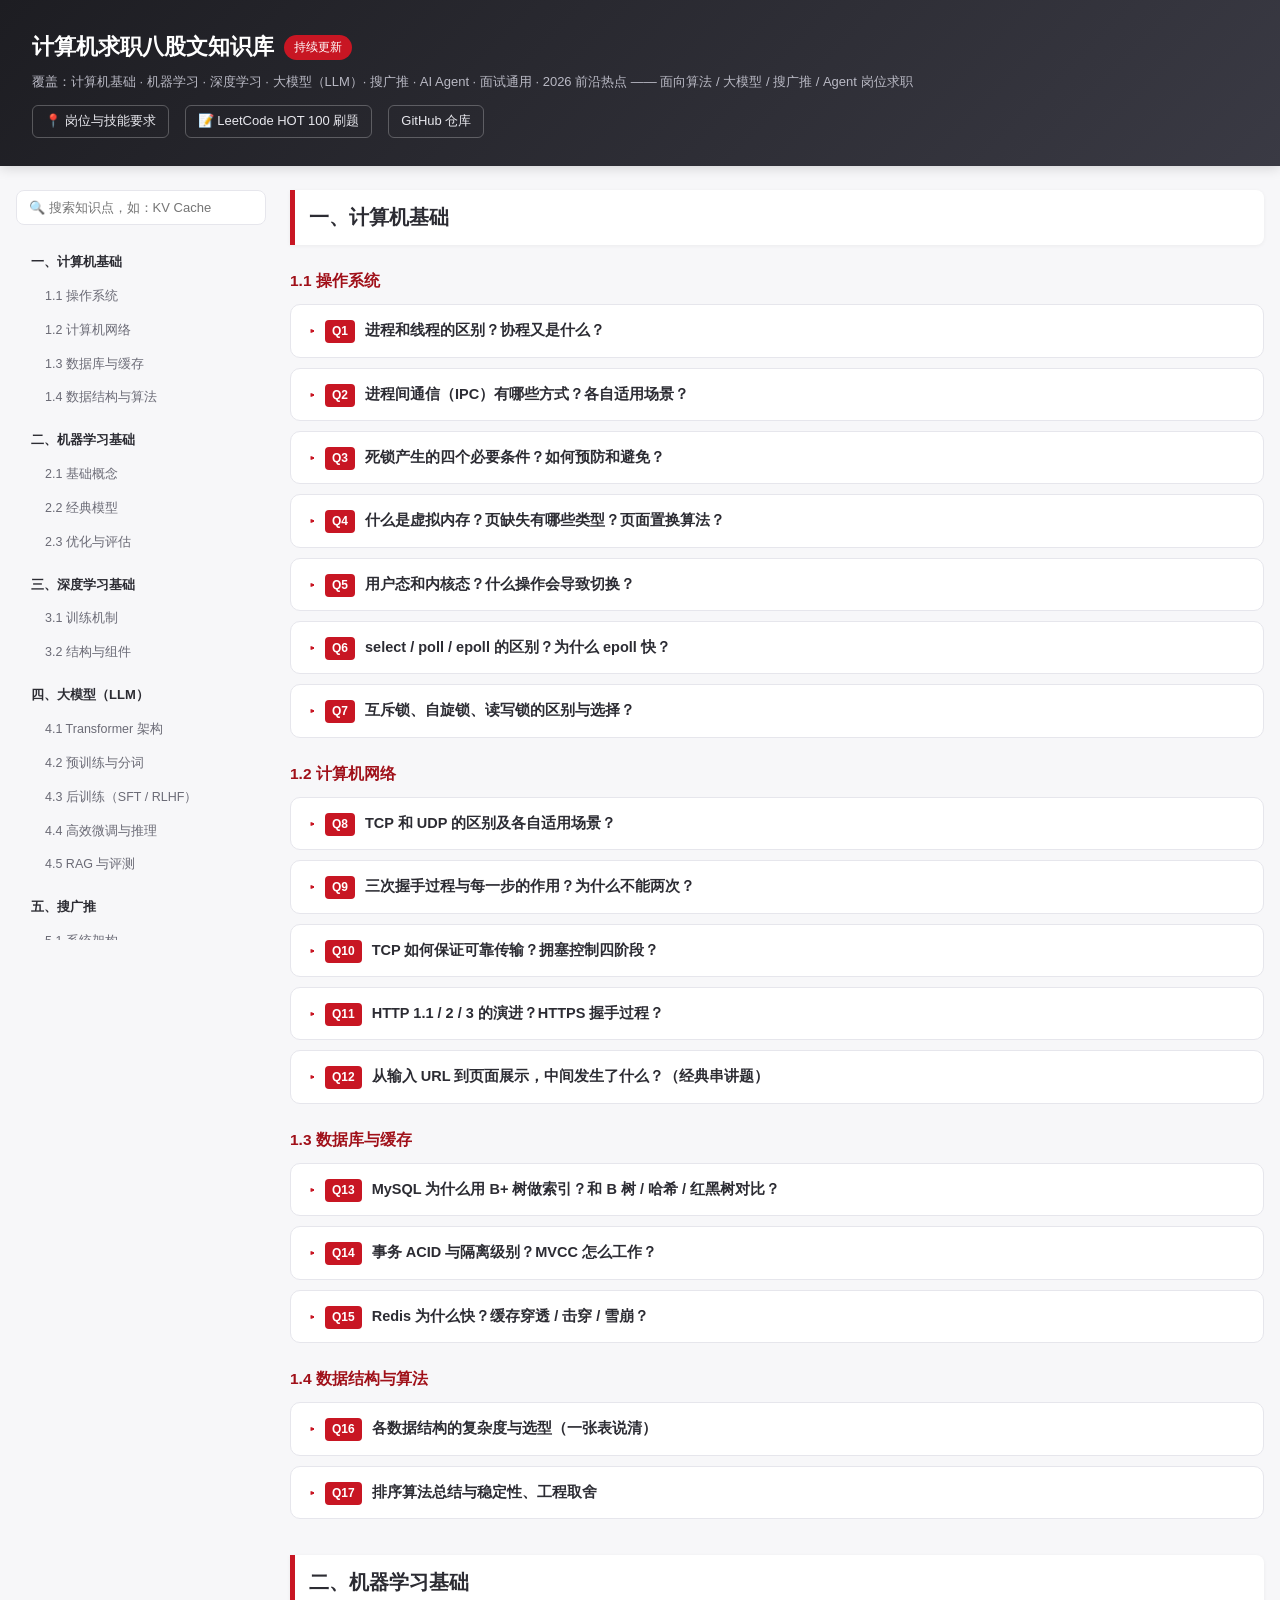
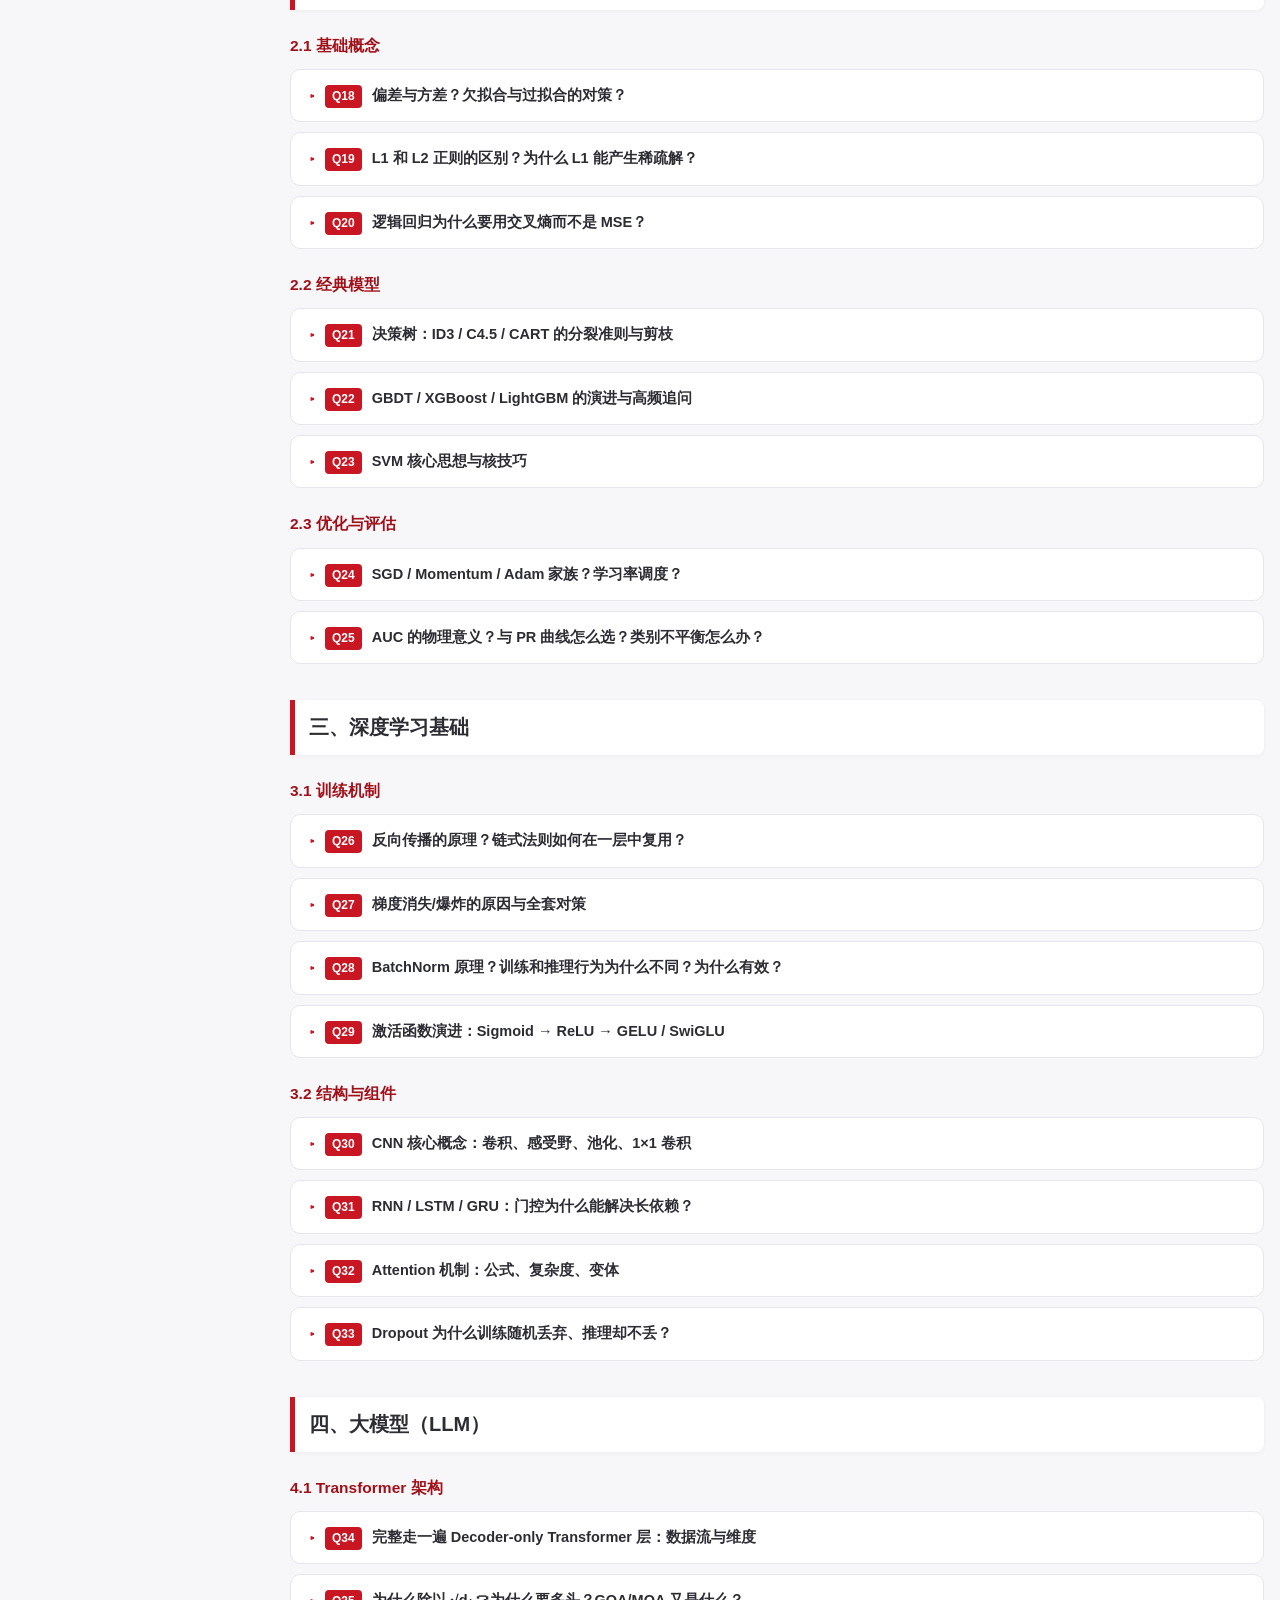
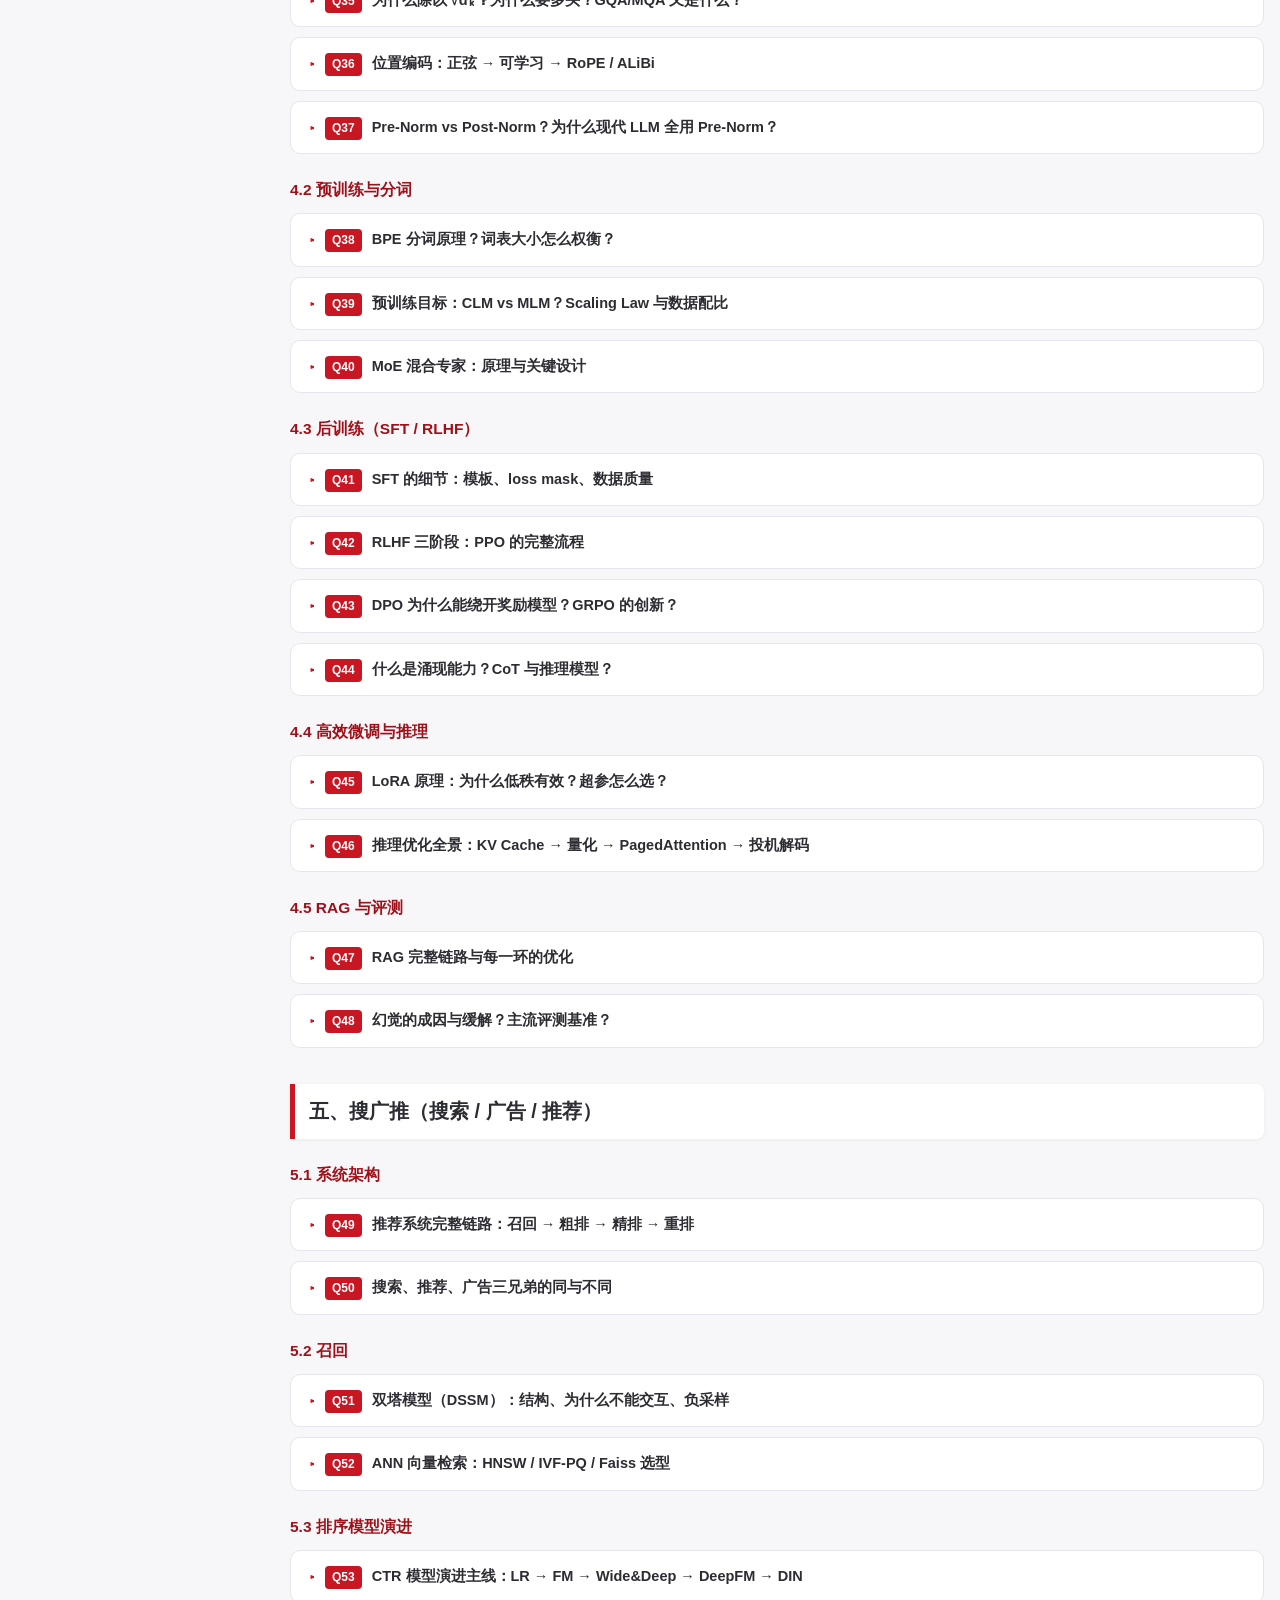
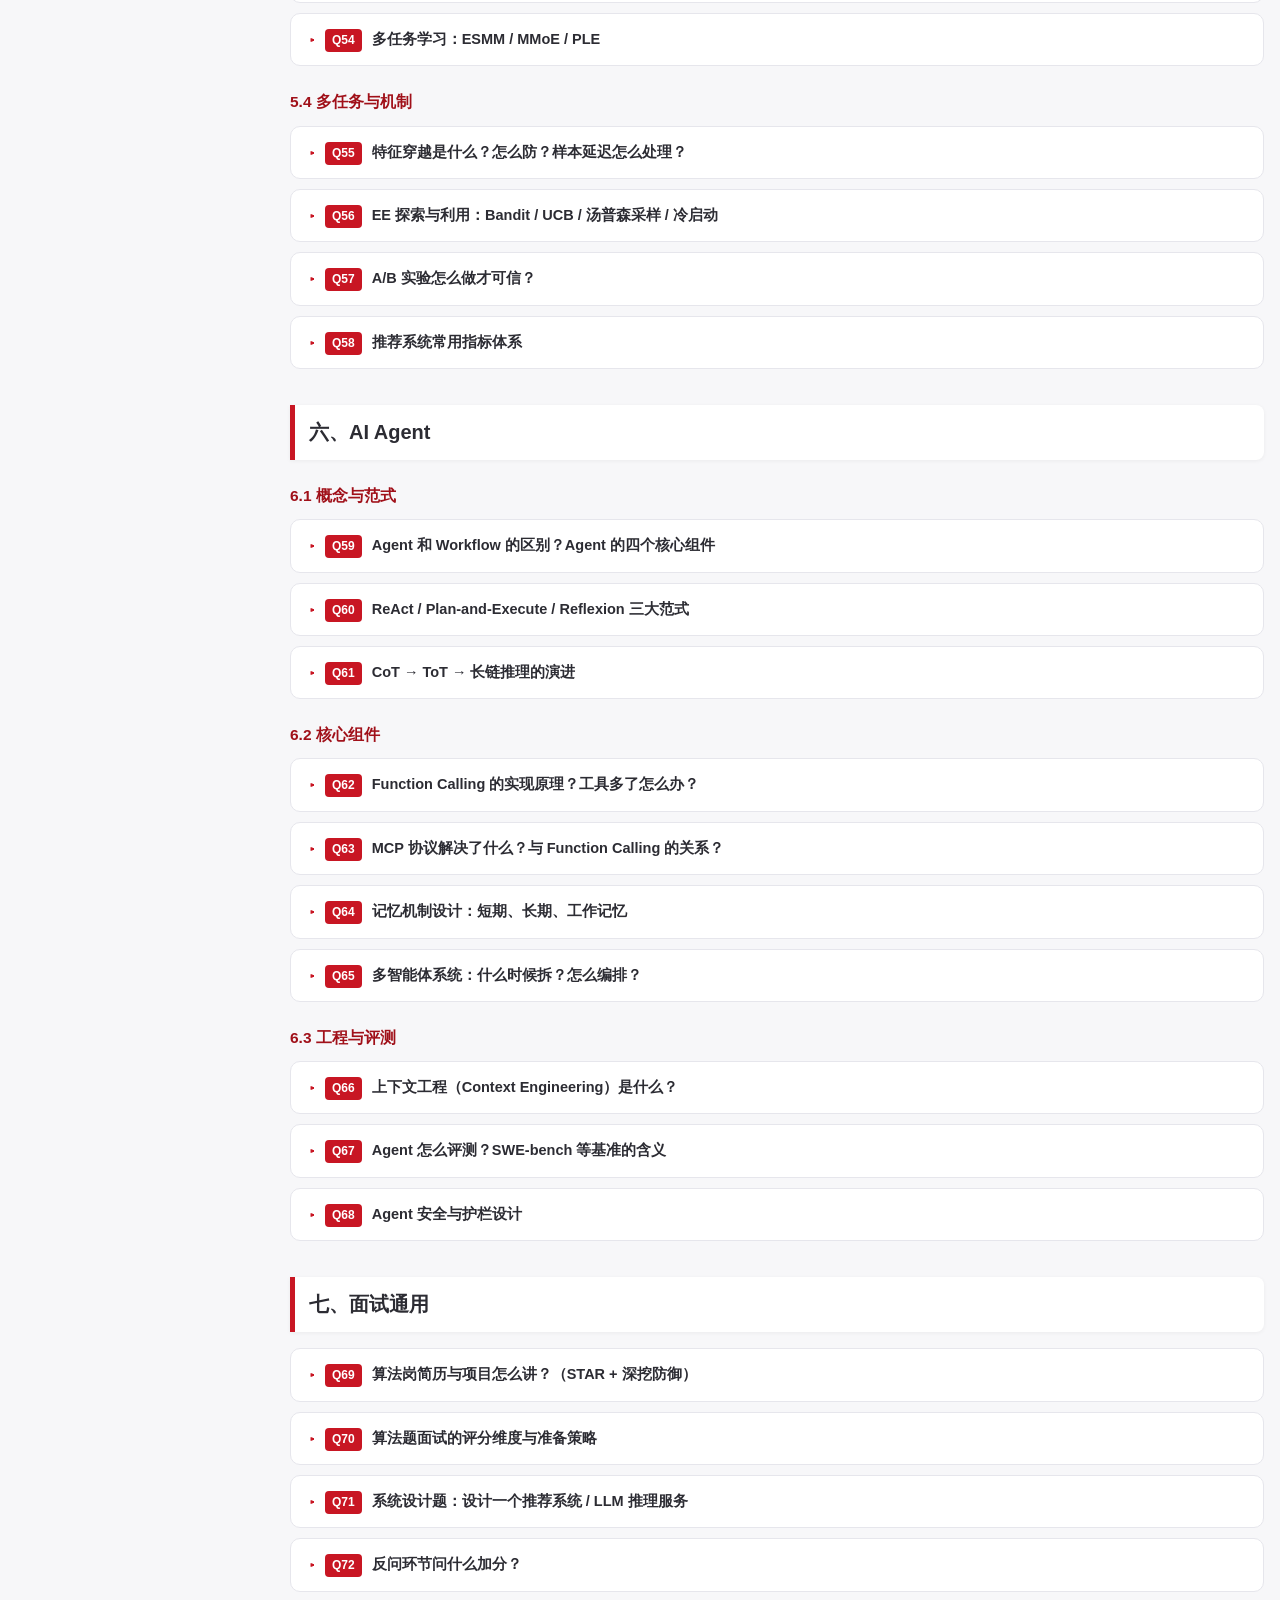
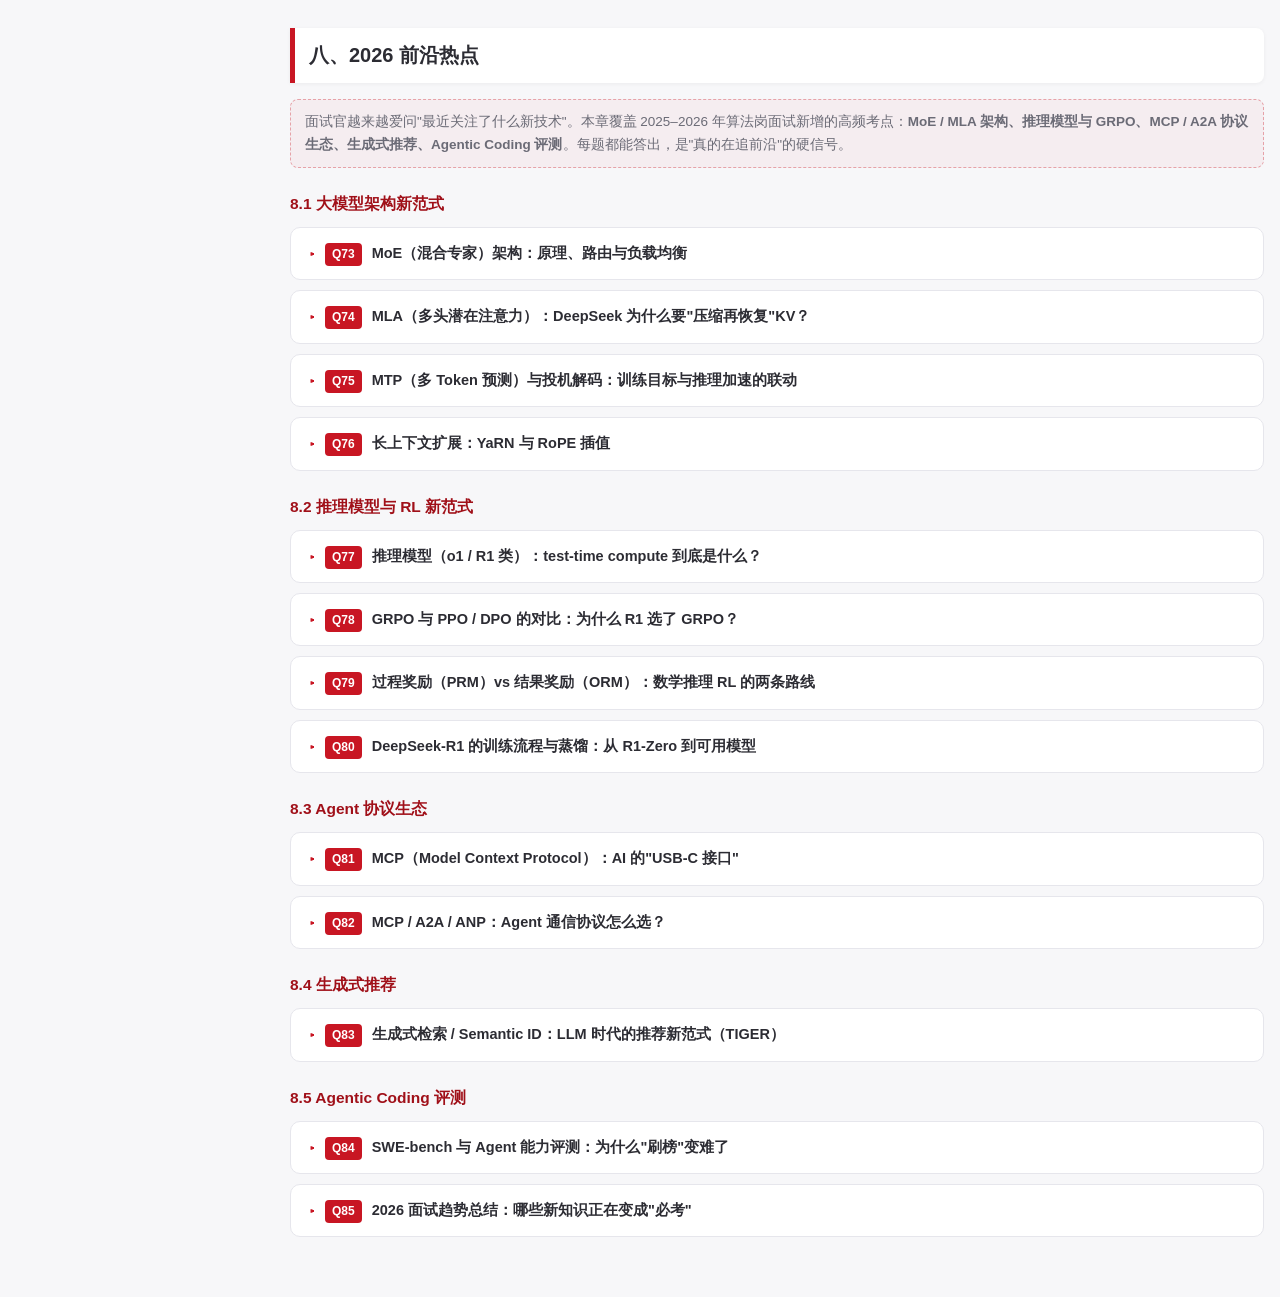
==== commit c4fe9c72: "baguwen: add section 8 (2026 frontier topics: MoE/MLA/MTP/YaRN, GRPO/reasoning RL, MCP/A2A, generati" ====
--- a/baguwen/index.html
+++ b/baguwen/index.html
@@ -28,6 +28,7 @@
 aside a.lvl2 { padding-left: 26px; font-size: 12.5px; }
 main { flex: 1; min-width: 0; }
 section { margin-bottom: 36px; }
+.secIntro { font-size: 13.5px; color: var(--muted); background: rgba(200,22,35,.04); border: 1px dashed rgba(200,22,35,.35); border-radius: 8px; padding: 10px 14px; margin: 10px 0 14px; }
 h2 { font-size: 20px; padding: 10px 0 10px 14px; border-left: 5px solid var(--accent); margin-bottom: 16px; background: var(--card); border-radius: 0 8px 8px 0; box-shadow: 0 1px 4px rgba(0,0,0,.05); }
 h3 { font-size: 15.5px; color: var(--accent-dark); margin: 22px 0 10px; }
 details { background: var(--card); border: 1px solid var(--border); border-radius: 10px; margin-bottom: 10px; overflow: hidden; transition: box-shadow .2s; }
@@ -60,7 +61,7 @@
 <body>
 <header>
   <h1>计算机求职八股文知识库 <span class="tag">持续更新</span></h1>
-  <div class="sub">覆盖：计算机基础 · 机器学习 · 深度学习 · 大模型（LLM）· 搜广推 · AI Agent · 面试通用 —— 面向算法 / 大模型 / 搜广推 / Agent 岗位求职</div>
+  <div class="sub">覆盖：计算机基础 · 机器学习 · 深度学习 · 大模型（LLM）· 搜广推 · AI Agent · 面试通用 · 2026 前沿热点 —— 面向算法 / 大模型 / 搜广推 / Agent 岗位求职</div>
   <nav>
     <a href="jobs.html">📍 岗位与技能要求</a>
     <a href="../index.html">📝 LeetCode HOT 100 刷题</a>
@@ -99,6 +100,12 @@
     <a class="lvl2" href="#sec6-2">6.2 核心组件</a>
     <a class="lvl2" href="#sec6-3">6.3 工程与评测</a>
     <a class="lvl1" href="#sec7">七、面试通用</a>
+    <a class="lvl1" href="#sec8">八、2026 前沿热点</a>
+    <a class="lvl2" href="#sec8-1">8.1 大模型架构新范式</a>
+    <a class="lvl2" href="#sec8-2">8.2 推理模型与 RL 新范式</a>
+    <a class="lvl2" href="#sec8-3">8.3 Agent 协议生态</a>
+    <a class="lvl2" href="#sec8-4">8.4 生成式推荐</a>
+    <a class="lvl2" href="#sec8-5">8.5 Agentic Coding 评测</a>
   </nav>
 </aside>
 <main>
@@ -902,6 +909,169 @@
 <li><b>避免</b>：薪资细节（留给 HR 面）、加班（间接问"团队节奏"）、百度就能查到的公司八卦</li>
 </ul>
 <p>反问是双向筛选信号——问出的问题质量反映你对这个岗位的思考深度。</p>
+</div></details>
+</section>
+
+<!-- ================= 八、2026 前沿热点 ================= -->
+<section id="sec8">
+<h2>八、2026 前沿热点</h2>
+<p class="secIntro">面试官越来越爱问"最近关注了什么新技术"。本章覆盖 2025–2026 年算法岗面试新增的高频考点：<b>MoE / MLA 架构、推理模型与 GRPO、MCP / A2A 协议生态、生成式推荐、Agentic Coding 评测</b>。每题都能答出，是"真的在追前沿"的硬信号。</p>
+
+<h3 id="sec8-1">8.1 大模型架构新范式</h3>
+<details><summary><span class="qno">Q73</span>MoE（混合专家）架构：原理、路由与负载均衡</summary><div class="ans">
+<p><b>核心思想</b>：把 Transformer 的 FFN 替换为多个"专家"FFN，每个 token 只经路由器（gating network）激活其中一小部分——<span class="key">总参数量巨大、单 token 计算量小</span>。DeepSeek-V3 共 671B 总参数，每 token 仅激活约 37B（约 5.5%），却达到同规模稠密模型的能力。</p>
+<ul>
+<li><b>路由机制</b>：门控网络对每个专家打亲和度分数，Top-K 选出活跃专家，输出加权融合。DeepSeek-V3 为 <b>256 个路由专家选 8 个 + 1 个常驻共享专家</b>；共享专家负责捕捉通用知识（每个 token 都走），路由专家负责分化知识</li>
+<li><b>细粒度专家</b>（DeepSeekMoE 特色）：把专家切小、多选几个，比"少数大专家"更能让不同专家学到有区分度的知识，减少专家间同化</li>
+<li><b>负载均衡三件套</b>：① 辅助负载均衡损失（DeepSeek-V2 用，鼓励 token 均匀分配到专家）② <b>无辅助损失的均衡策略</b>（V3 首创：给每个专家一个可学习的 bias 项动态调节路由概率，避免辅助损失干扰主损失）③ 专家容量因子（capacity factor）：专家超载时多余 token 经残差直接流向下一层</li>
+<li><b>工程</b>：训练推理都要专家并行（EP）——专家分片到不同 GPU，All-to-All 通信交换 token；负载不均会让部分 GPU 成为瓶颈</li>
+</ul>
+<p><b>追问高频</b>：① MoE 为什么训练容易不稳定？（路由是离散选择，梯度不可导，用 softmax 加权 + 辅助损失软化）② 共享专家为什么不能省？（没有它，通用知识会被迫分散到所有路由专家，浪费容量）③ 和稠密模型的部署差异？（显存要装下全部专家，激活参数少≠显存少；吞吐高但首 token 延迟受路由通信影响）</p>
+</div></details>
+
+<details><summary><span class="qno">Q74</span>MLA（多头潜在注意力）：DeepSeek 为什么要"压缩再恢复"KV？</summary><div class="ans">
+<p><b>问题背景</b>：MHA 的 KV Cache 随序列长度线性增长（每层 × 头数 × 头维），长上下文推理时显存爆炸。MQA/GQA 靠"砍头数"缓解但牺牲表达能力。</p>
+<p><b>MLA 思路</b>：对 K、V 做<b>低秩联合压缩</b>——先把隐状态 h 降维到一个远小于「头数×头维」的潜在向量 c<sup>KV</sup>，缓存时只存 c<sup>KV</sup>；注意力计算时再经上投影矩阵恢复出各头的 K 和 V。因为「降维→升维」矩阵是训练出来的，压缩是有损但可控的，性能与 MHA 相当。</p>
+<ul>
+<li><b>数学形式</b>：c<sup>KV</sup><sub>t</sub> = W<sup>DKV</sup>h<sub>t</sub>（降维）；k<sub>t</sub> = W<sup>UK</sup>c<sup>KV</sup><sub>t</sub>，v<sub>t</sub> = W<sup>UV</sup>c<sup>KV</sup><sub>t</sub>（升维）。推理时只缓存 c<sup>KV</sup><sub>t</sub> 和解耦的 RoPE 键 k<sup>R</sup><sub>t</sub></li>
+<li><b>解耦 RoPE 的原因</b>：位置旋转作用在完整 K 上时，"先压缩再恢复"与 RoPE 的交换次序不兼容，所以把带位置信息的部分单独拆一路出来计算和缓存</li>
+<li><b>收益</b>：KV Cache 大幅缩小 → 同样显存能塞更大 batch → 吞吐提升；Q 也做了低秩压缩，训练时激活显存更省</li>
+<li><b>权衡</b>：矩阵乘法多了一层（升维要在注意力时算），可用算子融合（吸收进权重）优化——这也是面试里"MLA 推理怎么加速"的常见追问</li>
+</ul>
+<p><b>对比记忆</b>：MQA 砍 K/V 头数（显存↓ 表达↓）、GQA 分组共享（折中）、MLA 低秩压缩（显存↓↓ 性能≈MHA）——一句话：<span class="key">GQA 是"减少份数"，MLA 是"换个更小的存储表示"</span>。</p>
+</div></details>
+
+<details><summary><span class="qno">Q75</span>MTP（多 Token 预测）与投机解码：训练目标与推理加速的联动</summary><div class="ans">
+<p><b>MTP</b>：传统自回归每步只预测下一个 token；MTP 在每个位置<b>并行预测未来多个 token</b>（DeepSeek-V3 在主输出头之外接额外的 MTP 模块——一个小 Transformer 层 + 输出投影，接收对应深度的中间表示，预测第 2、3 个 token）。训练时多个预测损失加权求和，等于给模型更密的监督信号，benchmark 表现更强。</p>
+<p><b>与投机解码（speculative decoding）的关系</b>：MTP 头天然可以作为 draft model——主模型生成 1 个 token 的同时，MTP 头"顺便"预测出后面 2~3 个候选 token，由主模型并行验证，验证通过就一次接受多个 token。<span class="key">训练时的辅助目标，推理时白捡的加速器</span>。</p>
+<ul>
+<li><b>投机解码通用原理</b>（不依赖 MTP）：小模型（draft）快速生成草稿 → 大模型（target）一次前向并行打分验证 → 接受通过的前缀、从第一个分歧点重新生成。数学保证输出分布与大模型单独采样完全一致（lossless）</li>
+<li><b>加速条件</b>：草稿接受率要高（任务越"可预测"越快，代码 > 创意写作）；大模型并行验证 batch 的成本要低于逐步自回归</li>
+<li><b>其他主流加速</b>：vLLM 的 PagedAttention + continuous batching、量化（W8A8/FP8/W4A16）、prefix caching（共享系统提示词的请求复用 KV）</li>
+</ul>
+<p><b>追问高频</b>：为什么验证可以并行？——自回归逐步生成是串行依赖，但"给定前缀给每个位置打分"只需一次前向，这是投机解码成立的根本。</p>
+</div></details>
+
+<details><summary><span class="qno">Q76</span>长上下文扩展：YaRN 与 RoPE 插值</summary><div class="ans">
+<p><b>问题</b>：RoPE 在训练长度外（如 4K 训练、128K 推理）外推时注意力分数会崩坏，模型"失忆"。解决思路是<b>位置插值</b>：把长序列的位置 id 压缩回训练见过的范围。</p>
+<ul>
+<li><b>线性插值（PI）</b>：位置 id 乘以 训练长度/目标长度 比例缩小——所有相邻 token 间距被等比压小，高频细节丢失</li>
+<li><b>NTK-aware</b>：不缩位置，而是<b>调大 RoPE 频率基 base</b>（如 10000 → 更大），让高频分量保持不变、只拉伸低频——"高频管局部语义、低频管远距离"，局部能力不受损</li>
+<li><b>YaRN</b>：在 NTK-aware 基础上再对每维频率做温度/注意力温度修正，并用<b>很少的微调步数</b>（数千步）就能把 4K/8K 的模型扩到 128K，短上下文性能不退步——DeepSeek-V3 采用的就是 YaRN</li>
+</ul>
+<p><b>面试要点</b>：长上下文的另一个瓶颈不在位置编码而在 KV Cache 显存（见 MLA 题）与<b>有效上下文</b>（"大海捞针"测试过≠能真正利用全部上下文，中间部分信息利用率低，即 "lost in the middle" 现象）。评测长上下文要报 NIAH（大海捞针）+ 长文档 QA + 关键信息检索等多档任务。</p>
+</div></details>
+
+<h3 id="sec8-2">8.2 推理模型与 RL 新范式</h3>
+<details><summary><span class="qno">Q77</span>推理模型（o1 / R1 类）：test-time compute 到底是什么？</summary><div class="ans">
+<p><b>范式转变</b>：过去提升性能 = 训练时堆算力（更大模型/更多数据）；推理模型证明<b>推理时堆算力</b>（生成更长的思维链、自我验证、多路径搜索）也能显著提升——这叫 <span class="key">test-time compute / inference scaling</span>。</p>
+<ul>
+<li><b>效果量级</b>：以 AIME 数学竞赛为例，GPT-4o 单次采样约 13%，o1 用长 CoT 单次采样达到 74%、配合重排序 93%；到 o3 在 AIME 2024 上 96.7%——从"及格线"到"接近满分"全靠推理时算力</li>
+<li><b>机制直觉</b>：CoT 把"一跳答不出的题"分解成多步，每步都在浅层计算，等价于<b>用 token 串行计算换并行层数不够的问题</b>；自我反思与回溯让模型能纠错，而不是"一条路走到黑"</li>
+<li><b>代价与权衡</b>：延迟与 token 成本成倍增加 → 生产上要做"路由"（简单问题走普通模型，难题才走推理模型），这也是各家做模型分级路由的原因</li>
+<li><b>训练侧来源</b>：能力主要来自<b>大规模强化学习</b>（让模型自己探索出长思考策略），而不是仅靠 SFT 蒸馏现成的长 CoT（见 R1 题）</li>
+</ul>
+<p><b>追问高频</b>：① 长度与质量的怪象——RL 训练后期模型输出会越来越长（奖励只有对错时，更长的验算提高正确率），需要加长度惩罚控制；② 为什么小模型蒸馏推理能力有效？（推理模式可以迁移，但小模型容量有限，超过某个规模差才明显）</p>
+</div></details>
+
+<details><summary><span class="qno">Q78</span>GRPO 与 PPO / DPO 的对比：为什么 R1 选了 GRPO？</summary><div class="ans">
+<p><b>PPO 的负担</b>：需要 4 个模型在显存里共存——策略模型、参考模型（算 KL 约束）、奖励模型、<b>Critic（价值网络，估计每个 token 的优势）</b>。Critic 与策略模型同规模，显存和计算直接翻倍，且在 LLM 场景训练价值网络本身就难收敛。</p>
+<p><b>GRPO（Group Relative Policy Optimization）</b>：DeepSeekMath 提出、R1 沿用的改进——<span class="key">干掉 Critic，用"组内相对排名"当 baseline</span>：对同一个 prompt 采样一组（如 16 条）回答，每条的优势 =（自身奖励 − 组均值）/ 组标准差。组内互相比较天然扣除 prompt 难度的影响，省掉整个价值网络。</p>
+<ul>
+<li><b>GRPO vs PPO</b>：优势估计从"学习的价值函数"变成"组内统计量"——省一半显存、训练更稳；代价是每个 prompt 要采样多条（生成开销换 critic 开销），且优势估计噪声更大</li>
+<li><b>GRPO vs DPO</b>：DPO 完全不用在线采样与奖励模型（离线偏好对直接构造损失），适合对齐通用对话；GRPO 在线探索 + 结果奖励，适合<b>有客观可验证奖励的推理任务</b>（数学答案对错、代码单测通过）——所以 R1 用 RL（GRPO）而不是 DPO</li>
+<li><b>R1 的奖励设计</b>：纯结果奖励（答案对=1 错=0）+ 格式奖励（把推理过程放进 &lt;think&gt; 标签）——<b>不给过程奖励</b>，让"怎么思考"完全由模型自己探索</li>
+<li><b>KL 处理</b>：R1 甚至把 KL 惯例项也从损失里移出、融进优化器更新，进一步防熵坍缩</li>
+</ul>
+<table>
+<tr><th></th><th>PPO</th><th>GRPO</th><th>DPO</th></tr>
+<tr><td>在线采样</td><td>是</td><td>是（组内多条）</td><td>否（离线对）</td></tr>
+<tr><td>奖励模型</td><td>要</td><td>可只要规则奖励</td><td>不要</td></tr>
+<tr><td>Critic</td><td>要（同规模）</td><td><b>不要</b></td><td>不要</td></tr>
+<tr><td>适用</td><td>通用 RLHF</td><td>可验证奖励的推理 RL</td><td>偏好对齐</td></tr>
+</table>
+</div></details>
+
+<details><summary><span class="qno">Q79</span>过程奖励（PRM）vs 结果奖励（ORM）：数学推理 RL 的两条路线</summary><div class="ans">
+<ul>
+<li><b>ORM（Outcome Reward Model）</b>：只看最终答案对不对打分。优点：标注便宜（对/错二值）、无标注歧义；缺点：奖励稀疏——一条几百步的推理只有一个信号，信噪比低，模型可能学会"表面验算"而非真推理</li>
+<li><b>PRM（Process Reward Model）</b>：对推理<b>每一步</b>打分（这步是否有效、是否在正确的方向上）。优点：信号密、可定位错误步骤，对搜索式解码（step-level beam search / MCTS）友好；缺点：步骤级标注贵且标准难统一，人工标数据集（如 PRM800K）成本高，还有"过程正确但答案错"的假阳问题</li>
+<li><b>DeepSeek-R1 的选择</b>：纯 ORM——他们发现给模型加过程奖励会引入人工先验、限制模型探索出人意料的推理策略（以及奖励作弊风险）；结果奖励 + 足够大的采样规模，CoT 质量自己涌现</li>
+<li><b>折中方案</b>：蒙特卡洛 rollout 估计步骤价值（自动构造 PRM 数据，免人工）；或轻量规则奖励（格式、长度）辅助稳定训练</li>
+</ul>
+<p><b>答题框架</b>：先说两者定义与 trade-off（信号密度 vs 标注成本/偏差），再点出"可验证奖励领域（数学/代码）ORM + RL 已够用，开放领域仍需 PRM/偏好模型"，最后带一句 R1 的实证结论。</p>
+</div></details>
+
+<details><summary><span class="qno">Q80</span>DeepSeek-R1 的训练流程与蒸馏：从 R1-Zero 到可用模型</summary><div class="ans">
+<ul>
+<li><b>R1-Zero（关键实验）</b>：直接在 base 模型上做大规模 RL（GRPO + 规则奖励），<b>完全跳过 SFT</b>。结果：推理能力自行涌现（反思、"aha moment"、验证回溯），证明 RL 是推理能力的来源而非仅靠模仿；但可读性差、语言混杂</li>
+<li><b>R1 完整流程（四阶段）</b>：① 冷启动：用少量长 CoT 数据 SFT，给推理一个可读的起点 ② 推理 RL：大规模 GRPO + 语言一致性奖励 ③ <b>拒绝采样 + 全场景 SFT</b>：从 RL 检查点采样、按答案正确性筛出优质数据，混合写作/问答/翻译等通用数据再 SFT ④ 对齐 RL：混合场景的多奖励再强化——解决"只会推理不会聊天"</li>
+<li><b>蒸馏</b>：用 R1 生成的长 CoT 数据直接 SFT 小模型（Qwen/Llama 系列 1.5B~70B 稠密模型）。结论：<b>大模型蒸馏 > 小模型直接 RL</b>（14B 蒸馏版超过 14B 自 RL 版），推理模式的传递比从零探索高效得多</li>
+<li><b>面试落点</b>：这个流程是"RL 造能力、SFT 定格式、蒸馏降成本"的完整样板，被后续几乎所有推理模型沿用（含各家 2026 年的 Long CoT RL 岗位要求）</li>
+</ul>
+</div></details>
+
+<h3 id="sec8-3">8.3 Agent 协议生态</h3>
+<details><summary><span class="qno">Q81</span>MCP（Model Context Protocol）：AI 的"USB-C 接口"</summary><div class="ans">
+<p><b>是什么</b>：Anthropic 2024 年 11 月发布的开放协议，标准化<b>模型 ↔ 工具/数据源</b>的连接方式；2025 年 12 月捐给 Linux Foundation 旗下 Agentic AI Foundation 治理。到 2026 年初生态活跃服务端已超万个。</p>
+<ul>
+<li><b>解决的问题</b>：以前 M 个 AI 应用 × N 个数据源 = M×N 套定制集成；MCP 把它变成 <b>M+N</b>——每个应用实现一次客户端、每个服务实现一次服务端，即插即用（USB-C 类比的由来）</li>
+<li><b>技术形态</b>：基于 <b>JSON-RPC 2.0</b> 的客户端-服务器协议。客户端（host 应用，如 IDE、聊天客户端）持有模型；服务端封装工具能力</li>
+<li><b>三类原语</b>：<b>Tools</b>（模型可主动调用的动作，带名称/描述/JSON Schema 参数定义，配合 function calling）、<b>Resources</b>（可读取的上下文数据：文件、数据库记录）、<b>Prompts</b>（预定义任务模板）</li>
+<li><b>交互流程</b>：客户端连上服务端 → tools/list 拉取能力清单 → 注入模型上下文 → 模型决定调用 → 客户端经 JSON-RPC 转发给服务端执行 → 结果回填模型 → 继续对话。<span class="key">决策权在模型（客户端），服务端是被动的执行方</span></li>
+<li><b>安全设计</b>：动态凭证（短期访问令牌）、字段级最小权限、审计日志</li>
+</ul>
+<p><b>追问高频</b>：MCP 和普通 function calling 什么区别？——function calling 是模型能力（模型学会输出结构化调用），MCP 是<b>生态协议</b>（调用怎么发现、传输、鉴权的标准化）；MCP 的 tools 本身就是通过 function calling 让模型用的。</p>
+</div></details>
+
+<details><summary><span class="qno">Q82</span>MCP / A2A / ANP：Agent 通信协议怎么选？</summary><div class="ans">
+<p>2025–2026 年 Agent 协议的格局是"分层互补"，不是互相替代：</p>
+<table>
+<tr><th>协议</th><th>连接对象</th><th>提出方/时间</th><th>核心机制</th></tr>
+<tr><td><b>MCP</b></td><td>模型 ↔ 工具/资源</td><td>Anthropic，2024.11（2025.12 入 Linux Foundation）</td><td>JSON-RPC 客户端-服务器；tools/resources/prompts 三原语</td></tr>
+<tr><td><b>A2A</b></td><td>Agent ↔ Agent</td><td>Google，2025.4（2025.6 入 Linux Foundation，100+ 公司支持）</td><td><b>Agent Card</b>（/.well-known/agent.json 声明能力）+ 任务生命周期（created → working → completed/failed）</td></tr>
+<tr><td><b>ANP</b></td><td>互联网尺度的去中心化 Agent 网络</td><td>社区</td><td>语义化描述文档 + URL 互链，类爬虫的按需发现</td></tr>
+</table>
+<ul>
+<li><b>MCP vs A2A</b>：MCP 管"agent 用工具"（工具是无状态的、结构化输入输出的原语）；A2A 管"agent 找 agent 合作"（对方是会推理、有状态、多轮交互的自主系统，调用方只关心"做什么"不关心"怎么做"）。</li>
+<li><b>典型组合</b>：一个 agentic 应用用 A2A 与其他 agent 协作，自己内部用 MCP 调工具——<span class="key">A2A 管协作，MCP 管能力，两者天然互补</span>（Google 官方文档的修车厂例子：经理 agent 用 A2A 与供应商 agent 对话，机械工 agent 用 MCP 调诊断仪、查维修手册）</li>
+<li><b>ANP 的差异</b>：MCP 一次性返回全部工具清单，ANP 只给层级链接让 agent 像爬虫一样按需探索——面向跨组织的开放互联网场景，强调去中心化身份与数据主权</li>
+<li><b>行业演进三段论</b>（面试金句）：Agent = LLM（智力爬升）→ LLM + Tools（工具扩展，MCP）→ LLM + Tools + Communication（社会化，A2A/ANP）</li>
+</ul>
+</div></details>
+
+<h3 id="sec8-4">8.4 生成式推荐</h3>
+<details><summary><span class="qno">Q83</span>生成式检索 / Semantic ID：LLM 时代的推荐新范式（TIGER）</summary><div class="ans">
+<p><b>传统范式的瓶颈</b>：双塔/ANN 召回把推荐视为"度量空间里的最近邻搜索"——item 是 embedding 空间里的一个点，泛化依赖 embedding 学得好不好，且<b>候选必须预先存在索引里</b>。</p>
+<p><b>生成式检索（TIGER, Google 2023）</b>：把召回重构为<b>自回归生成</b>——模型根据用户历史直接"写出"要推荐的 item 的 ID。</p>
+<ul>
+<li><b>Semantic ID</b>：核心障碍是 item ID（如数字编号）无语义。TIGER 先对 item 内容 embedding 做 <b>RQ-VAE（残差量化自编码器）</b>，量化成一小串离散 token（如 3~4 个 code），语义相近的 item 共享前缀——这就是 Semantic ID（SID）</li>
+<li><b>生成与检索</b>：把用户交互序列的 SID 当作"语言"训练一个 encoder-decoder（T5 类）模型，推理时 beam search 生成一批 SID，映射回 item 即候选——<span class="key">召回从"空间检索"变成"序列生成"，端到端可微</span></li>
+<li><b>冷启动优势</b>：新 item 没有交互但有内容 → 照样能量化出 SID 进入生成候选（TIGER 实验把 5% item 从训练集移除模拟冷启动，仍显著优于基于语义 KNN 的对照）</li>
+<li><b>2026 工业趋势</b>：Semantic ID 已进入大厂 JD（如"统一排序模型、Semantic ID、多模态表示学习"）——生成式推荐、LLM 语义召回、把推荐序列当语言建模（HSTU/生成式推荐架构）是搜广推面试的新增高频区</li>
+</ul>
+<p><b>答题框架</b>：传统范式一句话 → SID 怎么构造（RQ-VAE）→ 生成式检索流程 → 对比（端到端 vs 两阶段、冷启动、候选只能是生成出的 SID 前缀——覆盖度问题）→ 工业落地现状。</p>
+</div></details>
+
+<h3 id="sec8-5">8.5 Agentic Coding 评测</h3>
+<details><summary><span class="qno">Q84</span>SWE-bench 与 Agent 能力评测：为什么"刷榜"变难了</summary><div class="ans">
+<ul>
+<li><b>SWE-bench 是什么</b>：从真实开源 Python 仓库的 GitHub issue + 对应 PR 构造的数据集——给 agent 一个仓库快照和 issue 描述，要求它<b>自主定位代码、修改并生成 patch，通过仓库自带单测</b>。指标是解决率（resolve rate）。<b>SWE-bench Verified</b> 是经人工筛过、任务描述无歧义的子集，是当前 Agentic Coding 的权威榜单</li>
+<li><b>为什么它是"好 benchmark"</b>：真实（不是人造玩具题）、可验证（单测通过与否客观）、防作弊（改测试用例直接判负）；且有细分榜（SWE-bench Lite/Verified/Multilingual、前端、多模态）</li>
+<li><b>Agent scaffold 影响巨大</b>：同一个模型配不同的 agent 框架（检索策略、编辑工具、自我修复循环、上下文管理）分数差可达十几个点——评测的其实是<b>"模型 × 脚手架"系统</b>，这也是为什么 2026 年 Agent Infra 岗位需求暴涨</li>
+<li><b>其他必知评测</b>：WebArena/OSWorld（操作网页/桌面）、GAIA（通用助理）、Terminal-Bench、长程任务的成功率/步数/成本三角（见 6.3 节 Agent 评测）</li>
+<li><b>面试落点</b>：自己搭过 Agent 的话，用"任务成功率 + 平均步数 + token 成本 + 失败归因"四件套讲评测体系，比只报一个准确率有说服力得多</li>
+</ul>
+</div></details>
+
+<details><summary><span class="qno">Q85</span>2026 面试趋势总结：哪些新知识正在变成"必考"</summary><div class="ans">
+<ul>
+<li><b>大模型架构</b>：MoE（路由/负载均衡/专家并行）、MLA（KV 压缩与 GQA/MQA 对比）、MTP/投机解码、YaRN 长上下文——从"知道名字"升级到"能讲清为什么这么设计"</li>
+<li><b>后训练</b>：GRPO vs PPO vs DPO 的选型逻辑、PRM vs ORM、R1 四阶段流程与蒸馏——"读过 R1 报告并能复述训练流程"已是明牌考点（多家 JD 直接写 Long CoT RL）</li>
+<li><b>Agent 工程</b>：MCP 协议三原语与 A2A 的分工、"评测 + 护栏 + 成本"三位一体、Agentic Coding（SWE-bench）——Agent 岗必考，大模型岗也常问</li>
+<li><b>搜广推</b>：LLM × 推荐融合（生成式推荐、Semantic ID、语义召回）是新增区，传统漏斗八股仍是主体</li>
+<li><b>学习建议</b>：以本库前七章为地基，第八章为差异化——面试官问"最近关注什么"时，能从 MoE 架构一路聊到 Agent 协议生态的人极少，这就是区分度。信息源：DeepSeek-V3/R1 技术报告（arXiv 2412.19437 等）、各厂工程博客、a2a-protocol.org 与 MCP 官方文档</li>
+</ul>
 </div></details>
 </section>
 </main>
